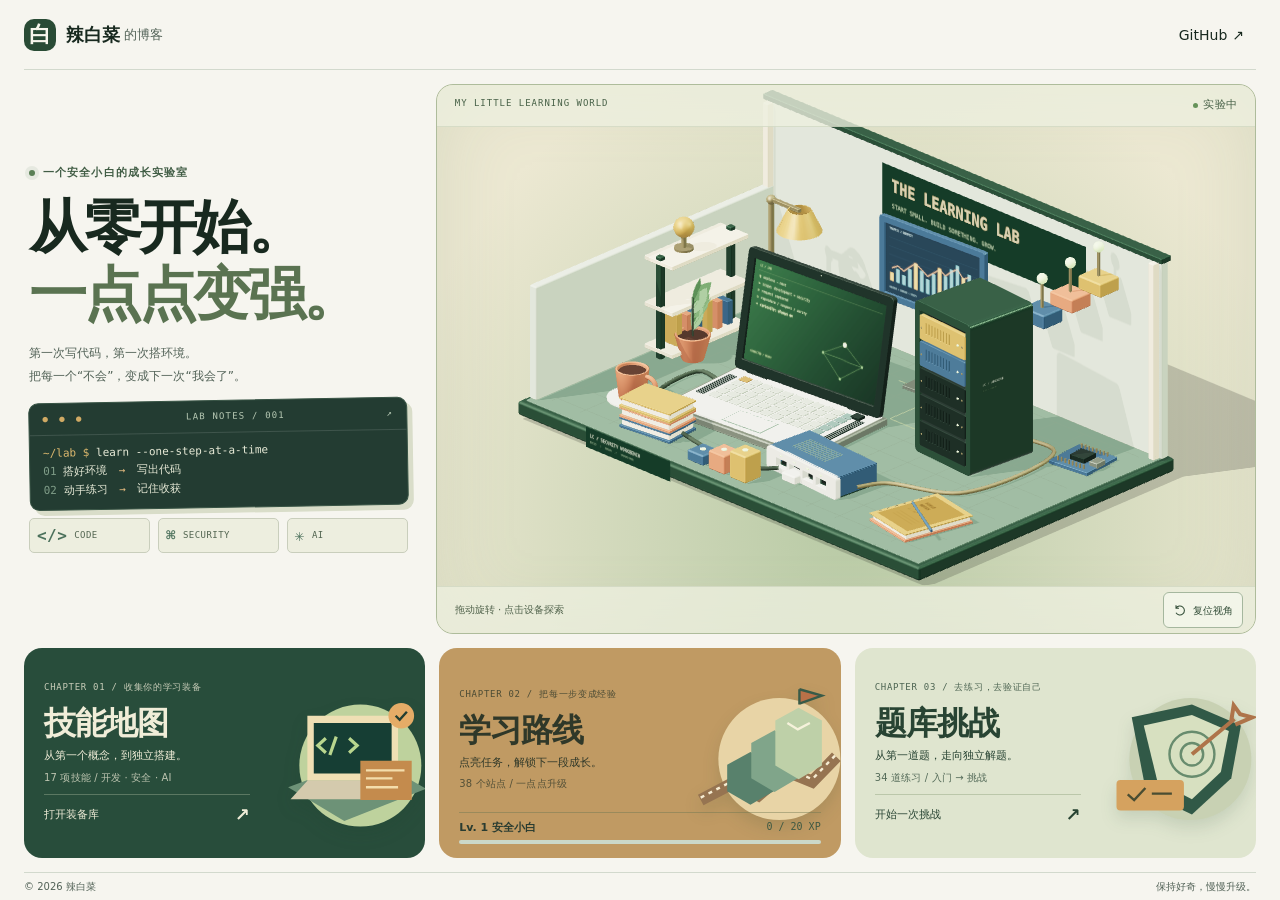
==== index.html @ 961b18e8 "Rebuild the homepage as a miniature learning studio with illustrated chapter portals" ====
<!doctype html>
<html lang="zh-CN">
<head>
  <meta charset="utf-8">
  <meta name="viewport" content="width=device-width,initial-scale=1">
  <meta name="description" content="辣白菜的博客：交互式三维安全实验台、技能地图、学习路线与题库。">
  <meta name="theme-color" content="#f6f5ef">
  <title>辣白菜的博客</title>
  <link rel="icon" href="favicon.svg" type="image/svg+xml">
  <link rel="stylesheet" href="style.css">
  <link rel="stylesheet" href="learning-xp.css">
  <link rel="stylesheet" href="home.css?v=motion-study">
  <script src="roadmap-data.js" defer></script>
  <script src="learning-xp.js" defer></script>
  <link rel="stylesheet" href="motion.css?v=pointer2">
  <link rel="stylesheet" href="home-3d.css?v=studio6">
  <script src="home-3d.js?v=studio6" defer></script>
</head>
<body class="motion-site page-home">
  <a class="skip" href="#main">跳到正文</a>
  <header class="header wrap">
    <a class="brand" href="./" aria-current="page"><span class="mark" aria-hidden="true">白</span>辣白菜<span class="brand-note">的博客</span></a>
    <nav aria-label="主导航"><a href="https://github.com/nhanquangak5qof069u5wr-collab" target="_blank" rel="noopener noreferrer">GitHub <span aria-hidden="true">↗</span></a></nav>
  </header>
  <main class="wrap portal-home" id="main">
    <section class="lab-home" aria-labelledby="lab-home-title">
      <div class="lab-intro">
        <p class="lab-eyebrow"><span></span>一个安全小白的成长实验室</p>
        <h1 id="lab-home-title">从零开始。<br><em>一点点变强。</em></h1>
        <p class="lab-description">第一次写代码，第一次搭环境。<br>把每一个“不会”，变成下一次“我会了”。</p>
        <div class="lab-notes" aria-label="实验笔记">
          <div class="notes-bar"><span class="terminal-dots" aria-hidden="true">● ● ●</span><span>LAB NOTES / 001</span><span>↗</span></div>
          <div class="notes-code"><span class="code-prompt">~/lab $</span> learn --one-step-at-a-time<br><span class="code-muted">01</span> 搭好环境 <span class="code-arrow">→</span> 写出代码<br><span class="code-muted">02</span> 动手练习 <span class="code-arrow">→</span> 记住收获</div>
          <div class="notes-bottom"><span>从第一行代码，到独立解决问题。</span><span aria-hidden="true">▥</span></div>
        </div>
        <div class="tool-ribbon" aria-label="探索方向"><span><b>&lt;/&gt;</b> CODE</span><span><b>⌘</b> SECURITY</span><span><b>✳</b> AI</span></div>
      </div>
      <div class="lab-exhibit" id="lab-exhibit">
        <div class="exhibit-top"><span>MY LITTLE LEARNING WORLD</span><span><i></i> 实验中</span></div>
        <div class="lab-viewport" id="lab-viewport" tabindex="0" role="img" aria-label="可旋转的三维安全实验台，包含双屏电脑、服务器、网络设备、台灯和桌面物件。用鼠标拖动或方向键旋转，按 R 复位。下方有等效栏目链接。">
          <img class="lab-poster" src="assets/lab-poster.webp?v=studio6" width="1000" height="820" alt="包含双屏电脑、服务器、网络设备、台灯、绿植、笔记本和咖啡杯的彩色安全实验台">
          <canvas id="lab-canvas" aria-hidden="true"></canvas>
          <span id="lab-tooltip" class="lab-tooltip" hidden></span>
        </div>
        <div class="exhibit-bottom"><span id="lab-scene-status" role="status">正在布置实验台…</span><button type="button" id="lab-reset" aria-label="复位三维视角" hidden><svg viewBox="0 0 20 20" fill="none" stroke="currentColor" stroke-width="1.4" aria-hidden="true"><path d="M4 7a6 6 0 1 1 0 6M4 3v4h4"/></svg>复位视角</button></div>
      </div>
    </section>
    <nav class="explore-grid chapter-grid" aria-label="成长入口"><a class="explore-card card-skills chapter-card" href="skills.html"><span class="chapter-kicker">CHAPTER 01 / 收集你的学习装备</span><span class="card-copy"><strong>技能地图</strong><span class="card-tagline">从第一个概念，到独立搭建。</span><span class="card-detail">17 项技能 / 开发 · 安全 · AI</span></span><svg class="chapter-visual" viewBox="0 0 220 180" fill="none" aria-hidden="true"><circle cx="130" cy="100" r="76" fill="#bed29d"/><path d="m40 127 102-38 70 40-102 40z" fill="#6d9277"/><path d="M64 38h113v81H64z" fill="#efdfb4"/><path d="M72 47h97v63H72z" fill="#163e34"/><path d="m87 66-10 9 10 9m29-18 10 9-10 9m-16-20-8 23" stroke="#b9d68e" stroke-width="4"/><path d="m64 119-21 23h142l-8-23" fill="#d4caad"/><path d="M130 94h64v49h-64z" fill="#c48b4d"/><path d="M137 106h48m-48 10h33m-33 11h40" stroke="#f4ddab" stroke-width="3"/><circle cx="181" cy="38" r="16" fill="#e5ac67"/><path d="m174 38 5 5 9-10" stroke="#233f32" stroke-width="3"/></svg><span class="chapter-action">打开装备库 <b>↗</b></span></a><a class="explore-card card-route chapter-card" href="roadmap.html"><span class="chapter-kicker">CHAPTER 02 / 把每一步变成经验</span><span class="card-copy"><strong>学习路线</strong><span class="card-tagline">点亮任务，解锁下一段成长。</span><span class="card-detail">38 个站点 / 一点点升级</span></span><svg class="chapter-visual" viewBox="0 0 220 180" fill="none" aria-hidden="true"><circle cx="135" cy="92" r="76" fill="#e8d4a6"/><path d="m37 143 42-22 30 16 35-30 32 13 30-31" stroke="#967451" stroke-width="15"/><path d="m37 140 42-22 30 16 35-30 32 13 30-31" stroke="#f6ecd2" stroke-width="3" stroke-dasharray="5 6"/><path d="m70 99 29-16 29 16v33l-29 17-29-17z" fill="#58816c"/><path d="m100 72 29-16 29 16v44l-29 17-29-17z" fill="#80a58a"/><path d="m130 44 29-16 29 16v56l-29 17-29-17z" fill="#bed0a8"/><path d="M160 24V5m0 0 28 8-28 10" stroke="#395b48" stroke-width="3" fill="#ba7148"/><path d="m145 47 13 8 15-8" stroke="#f6f2db" stroke-width="3"/></svg><span class="xp-meter xp-compact card-xp" data-learning-xp data-xp-autoload><span class="xp-top"><strong data-xp-level>Lv. 1 安全小白</strong><span data-xp-value>0 / 20 XP</span></span><progress data-xp-bar value="0" max="20" aria-label="当前等级经验"></progress></span></a><a class="explore-card card-questions chapter-card" href="questions.html"><span class="chapter-kicker">CHAPTER 03 / 去练习，去验证自己</span><span class="card-copy"><strong>题库挑战</strong><span class="card-tagline">从第一道题，走向独立解题。</span><span class="card-detail">34 道练习 / 入门 → 挑战</span></span><svg class="chapter-visual" viewBox="0 0 220 180" fill="none" aria-hidden="true"><circle cx="130" cy="92" r="76" fill="#c8d1b3"/><path d="m57 40 75-16 61 26-12 66-49 45-57-27z" fill="#315947"/><path d="m72 50 60-13 46 20-10 51-36 34-43-22z" fill="#d7e0c0"/><circle cx="132" cy="86" r="28" stroke="#688c6e" stroke-width="3"/><circle cx="132" cy="86" r="14" stroke="#688c6e" stroke-width="3"/><path d="m132 86 53-44m-4 2 3-19 8 11 15 4-21 9" stroke="#ae744a" stroke-width="5"/><rect x="38" y="118" width="84" height="38" rx="5" fill="#d5a25f"/><path d="m52 136 8 7 14-15m8 7h25" stroke="#4a4d32" stroke-width="3"/></svg><span class="chapter-action">开始一次挑战 <b>↗</b></span></a></nav>
  </main>
  <footer class="footer wrap"><span>© 2026 辣白菜</span><span>保持好奇，慢慢升级。</span></footer>
</body>
</html>
---- style.css ----
@charset "UTF-8";
:root{--paper:#f7f6f2;--ink:#232c28;--muted:#737972;--line:#dedfd6;--green:#527452;--soft:#e6eadf}
*{box-sizing:border-box}html{scroll-behavior:smooth;scroll-padding-top:30px}body{margin:0;background:var(--paper);color:var(--ink);font-family:"Microsoft YaHei","PingFang SC",system-ui,sans-serif;-webkit-font-smoothing:antialiased}a{color:inherit;text-decoration:none}a:focus-visible{outline:3px solid var(--green);outline-offset:6px}button,a{-webkit-tap-highlight-color:transparent}.wrap{width:min(1080px,calc(100% - 64px));margin:auto}.header{min-height:100px;display:flex;align-items:center;justify-content:space-between;border-bottom:1px solid var(--line);gap:24px}.brand{display:flex;align-items:center;gap:10px;font-size:20px;font-weight:700;white-space:nowrap}.brand-note{font-size:13px;font-weight:400;color:var(--muted);margin-left:-6px}.mark{display:grid;place-items:center;width:35px;height:35px;background:var(--green);color:white;border-radius:9px;font-family:serif;font-size:22px}.header nav{display:flex;gap:30px;font-size:14px}.header nav a:hover,.footer a:hover{color:var(--green)}.hero{display:grid;grid-template-columns:1.15fr 1fr;gap:70px;align-items:center;padding:80px 0 85px}.eyebrow{color:var(--muted);font-size:11px;letter-spacing:2px;display:flex;align-items:center;gap:9px;margin:0 0 22px}.eyebrow>span{height:7px;width:7px;background:var(--green);border-radius:50%}h1{font-family:"Microsoft YaHei","PingFang SC",sans-serif;font-size:clamp(40px,5vw,62px);line-height:1.45;letter-spacing:1px;margin:0;font-weight:750}.accent{color:var(--green)}.lead{font-size:15px;line-height:2.1;color:var(--muted);margin:22px 0 28px}.button{display:inline-flex;justify-content:space-between;align-items:center;gap:45px;background:var(--ink);padding:14px 20px;border-radius:4px;color:#fff;font-size:13px;transition:background .15s}.button:hover{background:var(--green)}.notebook{position:relative;min-height:350px;border:1px solid #d1d6c8;border-radius:5px;background:repeating-linear-gradient(0deg,transparent,transparent 31px,#d8ddce 32px),#e9ecdf;box-shadow:8px 10px 0 #eeeee6;transform:rotate(2deg);padding:25px 30px;overflow:hidden}.notebook:before{content:"";position:absolute;top:0;bottom:0;left:25px;border-left:1px solid #bdc7b2;opacity:.5}.notebook-top{display:flex;justify-content:space-between;font-size:10px;color:#65725d;letter-spacing:1px}.scribble{font-family:"KaiTi","STKaiti",serif;font-size:43px;line-height:1.7;margin:31px 10px 8px;letter-spacing:4px}.note-line{font-size:12px;color:#6c7864;margin-left:12px}.note-stamp{position:absolute;right:24px;bottom:84px;color:var(--green);border:1px solid var(--green);padding:8px;font-size:12px;transform:rotate(-11deg);opacity:.8}.notebook-foot{display:flex;justify-content:space-between;font-size:10px;color:#78836d;margin-top:43px}.notebook-foot span{font-size:28px;line-height:10px}.notes{border-top:1px solid var(--line);padding-top:38px}.section-heading{display:flex;align-items:end;justify-content:space-between;padding-bottom:25px}.section-heading .eyebrow,.about .eyebrow{margin-bottom:10px;font-size:10px}h2{font-size:25px;letter-spacing:1px;margin:0;line-height:1.6}.count{color:var(--muted);font-size:11px}.post-row{display:flex;align-items:center;gap:32px;padding:30px 0;border-top:1px solid var(--line);border-bottom:1px solid var(--line);transition:background .2s}.post-row:hover{background:#efefe8}.post-row time{flex-shrink:0;width:85px;text-align:center}.post-row time strong{display:block;font-family:Georgia,serif;font-size:40px;font-weight:400;line-height:1.2}.post-row time span{display:block;font-size:10px;color:var(--muted);margin-top:8px}.tag{color:var(--green);font-size:10px;letter-spacing:1px}.post-summary h3{font-size:19px;margin:10px 0;line-height:1.6}.post-summary p{font-size:12px;line-height:1.8;color:var(--muted);margin:0}.post-arrow{margin-left:auto;font-size:25px;padding-right:12px;color:var(--green)}.next-note{display:flex;align-items:center;gap:12px;color:var(--muted);font-size:12px;padding:22px 0}.next-note span{font-size:18px}.about{display:grid;grid-template-columns:1fr 1.4fr;gap:60px;padding:60px 0 70px;margin-top:32px;border-top:1px solid var(--line)}.about-copy p{font-size:14px;line-height:2;color:var(--muted);margin:0 0 13px}.topics{display:flex;gap:9px;flex-wrap:wrap;margin-top:23px}.topics span{padding:5px 10px;background:var(--soft);border-radius:3px;font-size:10px;color:var(--green)}.footer{display:flex;justify-content:space-between;gap:18px;border-top:1px solid var(--line);font-size:11px;color:var(--muted);padding:25px 0 30px}.skip{position:absolute;top:-100px;background:white;padding:12px;z-index:20}.skip:focus{top:10px}.article{max-width:730px;margin:55px auto 85px}.back{display:inline-block;font-size:12px;color:var(--muted);margin-bottom:40px}.article h1{font-size:36px;line-height:1.65;letter-spacing:0}.article .meta{font-size:12px;color:var(--muted);margin:20px 0 35px;border-bottom:1px solid var(--line);padding-bottom:25px}.article-body{font-size:16px;line-height:2.1}.article-body h2{font-size:22px;margin:35px 0 16px}.article-body p{margin:16px 0}.article-body li{margin:8px 0}.article-body blockquote{border-left:3px solid var(--green);margin:30px 0;padding:10px 22px;background:var(--soft);color:#52614c}.article-body a{text-decoration:underline;text-underline-offset:4px}.article-end{border-top:1px solid var(--line);margin-top:45px;padding-top:22px;color:var(--muted);font-size:12px}
@media(max-width:720px){.wrap{width:calc(100% - 36px)}.header{min-height:80px;gap:12px}.brand{font-size:17px}.brand-note{display:none}.header nav{gap:17px;font-size:12px}.mark{width:30px;height:30px;font-size:20px}.hero{grid-template-columns:1fr;gap:42px;padding:45px 0 55px}.hero-copy h1{font-size:45px}.notebook{max-width:420px;width:95%;margin:auto;min-height:320px}.scribble{font-size:38px}.about{grid-template-columns:1fr;gap:25px;padding:38px 0}.post-row{gap:14px;padding:24px 0}.post-row time{width:53px}.post-row time strong{font-size:32px}.post-row time span{font-size:9px}.post-summary h3{font-size:16px}.post-arrow{font-size:20px;padding-right:0}.section-heading{padding-bottom:20px}h2{font-size:23px}.footer{font-size:10px}.article{margin:35px auto 55px}.article h1{font-size:28px}.article-body{font-size:15px}.desktop{display:none}}
.scribble{font-size:clamp(30px,3.5vw,43px);letter-spacing:2px;white-space:nowrap}
@media(max-width:720px){.scribble{font-size:clamp(28px,9vw,38px)}}
@media(prefers-reduced-motion:reduce){html{scroll-behavior:auto}*{transition:none!important}}

.text-link{color:var(--green);text-decoration:underline;text-underline-offset:4px}
.post-row+.post-row{border-top:0}
.skills-page{max-width:960px;margin:52px auto 72px}
.skills-intro{max-width:730px;margin:0 0 30px}
.skills-intro h1{font-size:clamp(32px,5vw,52px);line-height:1.45}
.skills-intro .lead{margin-bottom:0}
.skills-nav{display:flex;flex-wrap:wrap;gap:8px;margin:32px 0 42px}
.skills-nav a{border:1px solid var(--line);border-radius:4px;padding:8px 12px;font-size:12px;line-height:1.5;color:#405d40}
.skills-nav a:hover{background:var(--soft)}
.skill-group{border-top:1px solid var(--line);padding:28px 0 35px}
.skill-heading{display:flex;align-items:baseline;gap:12px;margin-bottom:20px}
.skill-heading .number{color:var(--green);font:20px Georgia,serif}
.skill-grid{display:grid;grid-template-columns:repeat(2,minmax(0,1fr));gap:12px}
.skill-card{padding:20px;border:1px solid var(--line);border-radius:5px;background:#fbfaf7}
.skill-card h3{font-size:17px;line-height:1.5;margin:0 0 9px}
.skill-card p,.skills-source p{font-size:14px;line-height:1.9;color:#4f5951;margin:0}
.skill-card .topics{margin-top:13px}
.skill-card .topics span{font-size:11px;color:#405d40}
.skills-source{border-top:1px solid var(--line);padding:25px 0 0}
.skills-source h2{font-size:18px;margin-bottom:8px}
.skills-source p+p{margin-top:12px}
@media(max-width:620px){.skills-page{margin:35px auto 48px}.skill-grid{grid-template-columns:1fr}.skill-card{padding:16px}.header nav{gap:12px}.skills-intro .back{margin-bottom:28px}}
@media(max-width:360px){.header{flex-wrap:wrap;justify-content:flex-start;padding:13px 0;row-gap:10px}.header nav{flex-basis:100%}}
---- learning-xp.css ----
.xp-meter{--xp-track:#cbd8c9;--xp-fill:#466d4d}
.xp-top,.xp-bottom{display:flex;justify-content:space-between;align-items:baseline;flex-wrap:wrap;gap:3px 10px}
.xp-top strong{font-size:13px;color:#293c31}
.xp-top>span{font:12px/1.45 Consolas,monospace;color:#3e5943}
.xp-meter progress{display:block;width:100%;height:6px;appearance:none;border:0;border-radius:8px;overflow:hidden;background:var(--xp-track);margin:5px 0 0}
.xp-meter progress::-webkit-progress-bar{background:var(--xp-track)}
.xp-meter progress::-webkit-progress-value{background:var(--xp-fill);border-radius:8px;transition:width .3s ease}
.xp-meter progress::-moz-progress-bar{background:var(--xp-fill);border-radius:8px}
.xp-panel{margin-top:15px;padding:15px clamp(15px,3vw,24px);border:1px solid #c8d3c4;border-radius:10px;background:#e8eee2}
.xp-panel-heading{display:flex;justify-content:space-between;align-items:baseline;flex-wrap:wrap;gap:3px 12px;margin-bottom:10px}
.xp-panel-heading h2{font-size:17px;letter-spacing:0}
.xp-panel-heading>span,.xp-bottom{font-size:12px;color:#435449}
.xp-panel .xp-top strong{font-size:15px}
.xp-panel progress{height:8px;margin-top:7px}
.xp-bottom{margin-top:7px;line-height:1.65}
.route-dialog-level{color:#365b3d;font-size:12px;line-height:1.65;margin:-7px 0 13px}
---- home.css ----
.portal-home{--study-ink:#293c31;--study-line:#ced6cb;--study-ease:cubic-bezier(.22,1,.36,1);margin-block:clamp(18px,3vw,38px) clamp(32px,5vw,60px)}
.study-story{position:relative;display:grid;align-items:center;min-height:clamp(392px,39vw,476px);isolation:isolate;overflow:hidden;border-radius:13px;background:#202c24;color:#fcfaf1;margin-bottom:22px}
.study-photo,.study-story::after{position:absolute;inset:0;margin:0;z-index:-1}
.study-photo img{display:block;width:100%;height:100%;object-fit:cover;object-position:61% 55%;animation:study-settle 1.15s var(--study-ease) both}
.study-story::after{content:"";background:linear-gradient(90deg,#17251df5 0%,#18271ee8 21%,#18271ec4 39%,#1b2c2061 61%,#17251d0d 82%);pointer-events:none}
.study-copy{padding:clamp(22px,5.4vw,69px);max-width:570px}
.study-copy h1{font-family:"Noto Serif SC","Songti SC","SimSun",serif;font-size:clamp(41px,6vw,76px);font-weight:750;line-height:1.12;letter-spacing:-.03em;animation:study-rise .62s var(--study-ease) both}
.study-copy p{font-size:14px;line-height:1.9;color:#f1f0e6;max-width:29em;margin:10px 0 0;animation:study-rise .58s var(--study-ease) .10s both}
.study-copy p:first-of-type{margin-top:17px}
.study-copy p:last-of-type{animation-delay:.16s}
@keyframes study-settle{from{transform:scale(1.055)}to{transform:scale(1)}}
@keyframes study-rise{from{opacity:0;transform:translateY(13px)}to{opacity:1;transform:translateY(0)}}
.portal-grid{display:grid;grid-template-columns:1fr 1.22fr 1fr;border-block:1px solid var(--study-line)}
.portal{min-width:0;padding:11px clamp(11px,2.4vw,26px)}
.portal + .portal{border-left:1px solid var(--study-line)}
.portal-link{display:grid;grid-template-columns:44px minmax(0,1fr) auto;align-items:center;gap:10px;padding:8px 0;min-height:54px}
.portal-link:hover strong{text-decoration:underline;text-underline-offset:4px}
.portal-icon{width:42px;height:42px;color:#4b6a51}
.portal-link strong{display:block;color:var(--study-ink);font-size:17px;line-height:1.35}
.portal-link small{display:block;color:#4d5b50;font-size:12px;line-height:1.5;margin-top:4px}
.portal-arrow{color:#405d40;font-size:17px;transition:transform .22s var(--study-ease)}
.portal-link:hover .portal-arrow{transform:translate(2px,-2px)}
.portal-route{background:#e8eee2}
.portal-route .xp-compact{margin:2px 0 3px;padding-top:8px;border-top:1px solid #c7d4c4}
@media(max-width:770px){
  .portal{padding-inline:11px}
  .portal-link{grid-template-columns:34px minmax(0,1fr) auto;gap:7px}
  .portal-icon{width:33px;height:33px}
}
@media(max-width:610px){
  .study-story{align-items:end;min-height:0;margin-bottom:17px}
  .study-photo img{object-position:60% 49%}
  .study-story::after{background:linear-gradient(0deg,#18261efc 0%,#1a291fec 42%,#1b2a20a1 70%,#17251d19 100%)}
  .study-copy{padding:clamp(103px,34vw,192px) 18px 20px}
  .study-copy h1{font-size:clamp(35px,8.9vw,52px)}
  .study-copy p{font-size:13px;line-height:1.75}
  .study-copy p:first-of-type{margin-top:13px}
  .portal-grid{grid-template-columns:1fr}
  .portal + .portal{border-left:0;border-top:1px solid var(--study-line)}
  .portal{padding:6px 13px}
  .portal-link{grid-template-columns:38px minmax(0,1fr) auto;gap:9px}
}
@media(prefers-reduced-motion:reduce){
  .study-photo img,.study-copy h1,.study-copy p{animation:none}
  .portal-link:hover .portal-arrow{transform:none}
}
---- motion.css ----
html,body{background:#f6f5ef;color:#18291f}
.motion-site{
  --paper:#f6f5ef;--ink:#18291f;--muted:#526257;--line:#d2d9cd;--green:#365e44;--soft:#e8eee3;
  --stage:#172820;--stage-ink:#f7f6ec;--stage-quiet:#dce6d8;--stage-accent:#c2d8c2;
  --display:"Noto Serif SC","Songti SC","SimSun",serif;
  --mono:ui-monospace,Consolas,monospace;--radius:16px;--ease:cubic-bezier(.22,1,.36,1);
}
.motion-site .wrap{width:min(1160px,calc(100% - 64px))}
.motion-site .header{min-height:82px;gap:12px}
.motion-site .mark{background:#294b35;border-radius:10px;color:#f7f6ec}
.motion-site .header nav{gap:4px;align-items:center;flex-wrap:nowrap}
.motion-site .header nav a{display:inline-flex;align-items:center;gap:5px;min-height:44px;padding:0 12px;border-radius:7px;white-space:nowrap}
.motion-site .header nav a:is(:hover,[aria-current]){background:var(--soft);color:#284834}
.motion-site .header nav a[aria-current]{font-weight:700}
.motion-site :is(a,button,input,select,summary):focus-visible{outline:2px solid #416a4e;outline-offset:3px}
.motion-site .footer{font-size:12px;line-height:1.55;padding-block:22px 28px}
.motion-site :is(.route,.bank,.lab,.portal-home){max-width:none;margin-block:clamp(18px,3vw,34px) clamp(40px,6vw,76px)}
.motion-stage{
  position:relative;isolation:isolate;overflow:hidden;color:var(--stage-ink);
  background:radial-gradient(ellipse at 86% 24%,#365c45 0%,#233a2d 35%,transparent 67%),var(--stage);
  border:0;border-radius:var(--radius);
}
.motion-stage:not(.study-story,.journal-stage)::before{
  content:"";position:absolute;z-index:-1;inset:0;pointer-events:none;
  background:linear-gradient(90deg,#cde5cc13 1px,transparent 1px),linear-gradient(#cde5cc13 1px,transparent 1px);
  background-size:31px 31px;mask-image:linear-gradient(100deg,transparent 17%,#000 90%);
}
.motion-stage .motion-copy{min-width:0}
.motion-site .motion-stage .motion-index{
  display:flex;align-items:center;gap:11px;color:var(--stage-accent);font:700 12px/1.45 system-ui,sans-serif;
  letter-spacing:.12em;margin:0 0 clamp(12px,2vw,21px);
}
.motion-index span{display:inline-flex;align-items:center;min-height:25px;padding:1px 7px;border:1px solid #b9d5ba65;border-radius:4px;font:12px/1 var(--mono);letter-spacing:.05em}
.motion-stage .motion-copy h1{
  font-family:var(--display);font-size:clamp(41px,6vw,77px);line-height:1.11;letter-spacing:-.045em;color:var(--stage-ink);
}
.motion-stage .motion-copy h1 :is(.accent,em){color:var(--stage-accent)}
.motion-stage .motion-copy>p:not(.motion-index){color:var(--stage-quiet);font-size:15px;line-height:1.82}
.motion-stage :is(a,button):focus-visible{outline-color:#e0edda}
.motion-stage .motion-copy>*{animation:motion-rise .58s var(--ease) both}
.motion-stage .motion-copy h1{animation-delay:.08s}
.motion-stage .motion-copy>p:not(.motion-index){animation-delay:.16s}
.motion-stage .motion-copy>p:not(.motion-index)+p{animation-delay:.22s}
.motion-stage .motion-copy>a{animation-delay:.24s}
.motion-art{animation:motion-settle .92s var(--ease) both}
@keyframes motion-rise{from{opacity:.05;transform:translateY(11px)}to{opacity:1;transform:translateY(0)}}
@keyframes motion-settle{from{opacity:.25;transform:scale(1.04)}to{opacity:1;transform:scale(1)}}
.motion-stage :is(.atlas-jump,.route-button){
  display:inline-flex;align-items:center;gap:14px;min-height:44px;padding:8px 13px;border:1px solid #a7c7a879;
  border-radius:7px;color:var(--stage-ink);background:#b5d6b21c;font-weight:700;
}
.motion-stage :is(.atlas-jump,.route-button):hover{background:#b5d6b23b;color:#fff}
.motion-site :is(.skill-heading h2,.route-section-head h2,.lab-panel h2){font-family:var(--display);letter-spacing:-.025em}
.motion-site .study-story{min-height:clamp(370px,39vw,490px);margin-bottom:15px}
.motion-site .study-story::after{background:linear-gradient(90deg,#172820fa 0%,#172820ed 19%,#172820b8 38%,#17282040 68%,#17282013 100%)}
.motion-site .study-copy{padding:clamp(24px,4.6vw,64px);max-width:600px}
.motion-site .study-photo img{object-position:61% 57%}
.motion-site .study-copy p:not(.motion-index){max-width:31em}
.motion-site .portal-grid{grid-template-columns:1fr 1.15fr 1fr;align-items:stretch;border:0;gap:10px}
.motion-site .portal{border:1px solid var(--line);border-radius:12px;background:#fafaf5;padding:10px clamp(12px,2vw,23px)}
.motion-site .portal:focus-within,.motion-site .portal:hover{border-color:#9bb49e;background:#f0f4ec}
.motion-site .portal-route{background:#e9f0e5}
.motion-site .portal-link{gap:13px;min-height:59px}
.motion-site .portal-icon{padding:6px;border:1px solid #afc0ae;border-radius:9px}
.motion-site .portal-link .portal-arrow{font-family:var(--mono)}
.motion-site .atlas{margin-top:clamp(18px,3vw,34px);margin-bottom:clamp(40px,6vw,76px)}
.motion-site .atlas-hero{grid-template-columns:1.12fr 1fr;align-items:center;gap:14px;padding:clamp(24px,4.7vw,60px)}
.motion-site .atlas-lead{margin:16px 0 15px}
.motion-site .atlas-graphic{min-height:0;border:0;border-radius:0;color:#c3e3c1;background:radial-gradient(ellipse,#81b58a26,transparent 65%);overflow:visible}
.motion-site .atlas-graphic svg{filter:drop-shadow(0 0 13px #8fc4973d)}
.motion-site .atlas-body{gap:clamp(18px,3vw,42px);padding-top:clamp(25px,4vw,49px)}
.motion-site .atlas-nav{top:24px;border:0;padding:8px;border-radius:10px;background:#eaf0e6}
.motion-site .atlas-nav a{min-height:43px;border-radius:6px}
.motion-site .atlas-nav a:hover{background:#dce9dc}
.motion-site .atlas .skill-group{margin-bottom:clamp(26px,4vw,46px)}
.motion-site .atlas .skill-heading{padding:0 0 11px;border-bottom:1px solid #aebdac;border-radius:0;background:transparent}
.motion-site .atlas .skill-heading h2{font-size:clamp(22px,3vw,30px)}
.motion-site .atlas .skill-heading .number{padding:5px 7px;background:#e2ebe0;border-radius:5px}
.motion-site .atlas .skill-grid{display:grid;grid-template-columns:repeat(2,minmax(0,1fr));gap:10px;background:transparent;border:0;padding-top:10px}
.motion-site .atlas .skill-card{display:flex;flex-direction:column;gap:7px;min-width:0;border:1px solid var(--line);border-radius:10px;background:#fbfbf6;padding:16px}
.motion-site .atlas .skill-card:hover{border-color:#a3b8a4}
.motion-site .atlas .skill-card h3{font-size:16px}
.motion-site .atlas .skill-card p{font-size:14px}
.motion-site .atlas .skill-card .topics{margin-top:auto;padding-top:3px}
.motion-site .atlas-credential{border:1px solid #bfd0bf;border-radius:12px;margin-top:24px;margin-bottom:25px}
.motion-site .atlas-challenge{margin-top:24px}
.motion-site .route-hero{align-items:center;gap:20px;padding:clamp(24px,4vw,51px) clamp(24px,4.7vw,60px);grid-template-columns:1.14fr 1fr}
.motion-site .route-hero-copy{padding:0}
.motion-site .route-hero-copy p:not(.motion-index){margin:16px 0 18px}
.motion-site .route-dashboard{
  padding:clamp(18px,3vw,35px);border:1px solid #c0dbbf55;border-radius:12px;background:#101f18b8;
  box-shadow:inset 0 1px 0 #f3f9f426,0 13px 40px #0f231960;
}
.motion-site .route-dashboard .route-total strong{font:clamp(46px,7.2vw,86px)/1 var(--display);font-variant-numeric:tabular-nums}
.motion-site .route-next button{min-height:44px}
.motion-site .xp-panel{background:#e8f0e5;border-radius:12px;padding:18px clamp(16px,3vw,28px)}
.motion-site .xp-panel-heading h2{font-family:var(--display);font-size:22px}
.motion-site .route-section-head h2{font-size:clamp(26px,3.3vw,36px)}
.motion-site .route-stage-nav a{min-height:44px;display:inline-flex;align-items:center;border-radius:6px;background:#f9faf5}
.motion-site .route-stage-nav a:hover{background:#e5eee2}
.motion-site .route-stage{background:#edf1e9;border-radius:12px;padding:clamp(13px,2vw,22px)}
.motion-site .route-main-groups{--track:#9caf9a}
.motion-site .route-stage-marker{background:#d9e8d7;color:#264d35;border:0}
.motion-site .route-station{border-radius:8px;transition:background .2s var(--ease),border-color .2s var(--ease),box-shadow .2s var(--ease)}
.motion-site .route-station:hover{box-shadow:0 3px 14px #264e3a20}
.motion-site .route-station[data-state="done"]{background:#d9ebd5;border-color:#668e6c}
.motion-site .route-close{width:44px;height:44px}
.motion-site .route-task{min-height:44px}
.motion-site .route-dialog[open]{animation:motion-rise .32s var(--ease) both}
.motion-site .bank-hero{display:grid;grid-template-columns:1fr minmax(175px,.55fr);gap:clamp(18px,5vw,72px);align-items:center;padding:clamp(24px,4.7vw,60px)}
.motion-site .bank-hero .motion-copy{padding:0}
.motion-site .bank-lead{margin:15px 0 0}
.motion-site .bank-progress{
  padding:clamp(16px,3vw,29px);border:1px solid #c0dbbf55;border-radius:12px;background:#101f18b8;color:var(--stage-quiet);
  box-shadow:inset 0 1px 0 #f3f9f426,0 13px 40px #0f231960;
}
.motion-site .bank-progress strong{font:clamp(34px,5.6vw,63px)/1.15 var(--display);color:var(--stage-ink);font-variant-numeric:tabular-nums}
.motion-site .bank-progress progress{color:#b9d9a8;accent-color:#b9d9a8;background:#455f4d}
.motion-site .bank-progress progress::-webkit-progress-bar{background:#455f4d}
.motion-site .bank-progress progress::-webkit-progress-value{background:#b9d9a8}
.motion-site .bank-progress progress::-moz-progress-bar{background:#b9d9a8}
.motion-site .bank-toolbar{background:#e8efe4;border-radius:12px;padding:14px clamp(12px,2vw,23px)}
.motion-site .bank-toolbar :is(select,.bank-check){min-height:44px}
.motion-site .bank-list-head{margin-block:22px 9px}
.motion-site .bank-question{margin-bottom:0;border:0;border-top:1px solid var(--line);border-radius:0;background:transparent}
.motion-site .bank-question:last-child{border-bottom:1px solid var(--line)}
.motion-site .bank-question>summary{grid-template-columns:36px minmax(0,1fr) auto 10px;min-height:70px;padding:10px clamp(9px,2vw,18px);border-radius:0}
.motion-site .bank-question>summary:hover,.motion-site .bank-question[open]>summary{background:#e9efe5;border-radius:0}
.motion-site .bank-question[data-level="3"] .bank-level{color:#eaf4e9;background:#34583f;border-color:#34583f}
.motion-site .bank-question:has(.bank-lab-tag){border:1px solid #a5b9a3;border-radius:9px;background:#e4eee2;margin-top:10px}
.motion-site .bank-question:has(.bank-lab-tag)>summary{border-radius:8px}
.motion-site .bank-question .bank-prompt{background:#fbfbf7;padding:16px clamp(12px,2.8vw,30px)}
.motion-site .bank-number{font-size:14px}
.motion-site .bank-done,.motion-site .bank-open-lab{min-height:44px;align-items:center}
.motion-site .bank-open-lab{display:inline-flex}
.motion-site .lab-back,.motion-site .article .back{display:inline-flex;align-items:center;min-height:44px;margin-bottom:8px}
.motion-site .lab-hero{display:grid;grid-template-columns:1fr .46fr;align-items:center;gap:10px;padding:clamp(24px,4.7vw,60px)}
.motion-site .archive-seal{width:100%;max-height:225px;color:#c3e3c1;filter:drop-shadow(0 0 13px #8fc49750)}
.motion-site .lab-hero .motion-copy p:last-child{margin:15px 0 0}
.motion-site .lab-grid{gap:14px}
.motion-site .lab-panel{background:#fbfbf6;border-radius:12px;padding:clamp(16px,3vw,29px)}
.motion-site .lab-panel h2{font-size:23px}
.motion-site .lab-panel :is(button,summary){min-height:44px}
.motion-site .lab-hints summary{align-content:center}
.motion-site .lab-terminal{background:#16271e;border:1px solid #3e5f49;border-radius:8px;color:#e4efe2}
.motion-site .article{max-width:900px;margin-block:clamp(18px,3vw,34px) 64px}
.motion-site .journal-stage{padding:clamp(24px,5vw,57px);background:linear-gradient(90deg,#15251ff9 0%,#15251fdf 46%,#15251f69 100%),url('assets/security-study.webp') center 53%/cover,#172820}
.motion-site .journal-stage h1{font-size:clamp(36px,5vw,66px);max-width:11em}
.motion-site .journal-stage .meta{border:0;padding:0;margin:16px 0 0;font-size:13px}
.motion-site .article-body,.motion-site .article-end{width:min(100% - 8px,675px);margin-inline:auto}
.motion-site .article-body{margin-top:clamp(23px,4vw,40px)}
.motion-site .article-body h2{font-family:var(--display);font-size:25px}
@media(max-width:750px){
  .motion-site .wrap{width:calc(100% - 32px)}
  .motion-site .header{min-height:65px}
  .motion-site .header nav a{padding-inline:6px;font-size:12px}
  .motion-site .atlas-body{display:block}
  .motion-site .atlas-nav{position:static;display:flex;flex-wrap:wrap;gap:4px;margin:0 0 20px}
  .motion-site .atlas-nav-title{display:none}
  .motion-site .atlas-nav a{min-height:44px;padding:5px 7px;border:0}
}
@media(max-width:610px){
  .motion-site .motion-stage{border-radius:12px}
  .motion-site .study-story{min-height:0}
  .motion-site .study-story::after{background:linear-gradient(0deg,#172820fb 0%,#172820f0 38%,#172820bf 65%,#1728202b 100%)}
  .motion-site .study-copy{padding:clamp(95px,29vw,174px) 20px 21px}
  .motion-site .study-photo img{object-position:62% 46%}
  .motion-site .study-copy p:not(.motion-index){font-size:14px}
  .motion-site .portal-grid{grid-template-columns:1fr}
  .motion-site .portal{padding:6px 13px}
  .motion-site .portal+.portal{border-left:1px solid var(--line)}
  .motion-site :is(.atlas-hero,.route-hero,.bank-hero,.lab-hero){grid-template-columns:minmax(0,1fr);gap:18px;padding:22px 20px}
  .motion-site .atlas-graphic svg{height:156px}
  .motion-site .atlas .skill-grid{grid-template-columns:1fr}
  .motion-site .atlas .skill-card{padding:14px}
  .motion-site .route-dashboard{padding:16px}
  .motion-site .bank-progress{padding:13px 15px}
  .motion-site .bank-question>summary{grid-template-columns:24px minmax(0,1fr) auto 8px;gap:6px}
  .motion-site .lab-hero{grid-template-columns:minmax(0,1fr);gap:0}
  .motion-site .lab-hero .motion-copy{position:relative;z-index:1}
  .motion-site .lab-hero .motion-copy>p:not(.motion-index){max-width:29em}
  .motion-site .lab-hero .motion-copy h1{font-size:clamp(33px,8.2vw,46px)}
  .motion-site .lab-hero .motion-copy>p:not(.motion-index){font-size:14px}
  .motion-site .archive-seal{position:absolute;inset:1px -10px auto auto;width:115px;opacity:.55;animation:none}
}
@media(max-width:430px){
  .motion-site .bank-toolbar{grid-template-columns:minmax(0,1fr)}
  .motion-site .bank-toolbar select{width:100%}
  .motion-site .header{flex-wrap:nowrap;padding-block:0}
  .motion-site .header nav{flex-basis:auto;gap:1px}
  .motion-site .brand{gap:5px;font-size:14px}
  .motion-site .mark{width:26px;height:26px;font-size:17px}
  .motion-site .header nav a{padding-inline:4px}
}
@media(prefers-reduced-motion:reduce){
  .motion-site .motion-stage *, .motion-site .route-dialog[open]{animation:none!important}
  .motion-site .portal-arrow{transform:none}
}


/* The light follows a fine pointer, while all content stays still. */
.motion-light{display:none;pointer-events:none}
@media(hover:hover) and (pointer:fine) and (prefers-reduced-motion:no-preference){
  .motion-site.has-pointer-light{
    background:radial-gradient(ellipse 410px 310px at var(--page-x) var(--page-y),#8fae8a42 0%,#abc0a323 43%,transparent 100%) fixed,var(--paper);
  }
  .motion-stage .motion-light{
    display:block;position:absolute;inset:0;z-index:0;opacity:0;
    background:radial-gradient(ellipse min(36vw,410px) min(29vw,300px) at var(--light-x,50%) var(--light-y,50%),#c6eeae4d 0%,#9cd6a42b 42%,transparent 100%);
    transition:opacity .28s var(--ease);
  }
  .motion-stage.is-lit .motion-light{opacity:1}
  .motion-stage .motion-copy{position:relative;z-index:1}
  .motion-stage .motion-art{z-index:1}
  .motion-site .study-photo{
    inset:-9px;
    transform:translate(var(--drift-x,0px),var(--drift-y,0px));
    transition:transform .32s var(--ease);
  }
  .motion-stage:not(.study-story,.journal-stage)::before{
    background-position:var(--drift-x,0px) var(--drift-y,0px);
    transition:background-position .32s var(--ease);
  }
  .motion-stage.is-lit{--drift-x:var(--pointer-drift-x,0px);--drift-y:var(--pointer-drift-y,0px)}
  .motion-site .journal-stage{
    background-size:auto,calc(100% + 20px) auto,auto;
    background-position:center,calc(50% + var(--drift-x,0px)) calc(53% + var(--drift-y,0px)),center;
    transition:background-position .32s var(--ease);
  }
}
---- home-3d.css ----
html:has(.page-home){height:100%;scroll-behavior:auto}
body.page-home{
 height:100vh;height:100dvh;min-height:0;display:grid;
 grid-template-rows:clamp(46px,8vh,70px) minmax(0,1fr) 28px;
 overflow-x:clip;
}
.page-home .wrap{width:min(1240px,calc(100% - 48px))}
.page-home .header{height:100%;min-height:0;gap:14px;padding:0}
.page-home .brand{font-size:18px}
.page-home .mark{width:32px;height:32px}
.page-home .portal-home{display:grid;grid-template-rows:minmax(0,1fr) clamp(132px,20vh,166px);gap:14px;margin:0 auto;padding:14px 0;min-height:0}
.page-home .lab-home{display:grid;grid-template-columns:minmax(0,.76fr) minmax(0,1.5fr);gap:22px;min-height:0;align-items:stretch}
.page-home .lab-intro{align-self:center;padding:10px 0 10px 5px;min-width:0}
.lab-eyebrow{display:flex;align-items:center;gap:8px;font-size:11px;color:#415d45;letter-spacing:.1em;font-weight:600;margin:0 0 21px;line-height:1.4}
.lab-eyebrow>span{width:6px;height:6px;display:block;border-radius:50%;background:#5b8056;box-shadow:0 0 0 4px #5b80561a}
.page-home .lab-intro h1{font:650 clamp(37px,5vw,68px)/1.16 var(--display);letter-spacing:-.045em;margin:0;white-space:nowrap}
.page-home .lab-intro h1 em{font-style:normal;color:#5a7351}
.lab-description{font-size:13px;line-height:1.9;color:#526257;margin:20px 0 0}
.lab-growth{max-width:25em;font-size:11px;line-height:1.8;color:#6a765f;border-left:2px solid #c3ceb4;padding-left:11px;margin:27px 0 0}
.lab-exhibit{position:relative;min-width:0;min-height:0;border:1px solid #c6cdbb;border-radius:17px;overflow:hidden;background:radial-gradient(ellipse at 35% 30%,#efe9d7 0%,#e4e9d8 45%,#dee7d8 100%)}
.exhibit-top{position:absolute;inset:15px 18px auto;z-index:3;display:flex;justify-content:space-between;gap:14px;font:9px/1.5 var(--mono);color:#466046;letter-spacing:.11em;pointer-events:none}
.exhibit-top span:last-child{display:flex;align-items:center;gap:5px;font:11px/1.5 system-ui,sans-serif;letter-spacing:.02em}
.exhibit-top i{width:5px;height:5px;background:#659259;border-radius:50%}
.lab-viewport{position:relative;isolation:isolate;height:100%;width:100%;min-height:0;outline-offset:-4px;border-radius:17px;touch-action:pan-y}
.lab-viewport canvas,.lab-poster{position:absolute;inset:0;width:100%;height:100%;display:block;object-fit:contain}
.lab-viewport canvas{opacity:0;transition:opacity .25s ease}
.scene-ready .lab-viewport canvas{opacity:1}
.scene-ready .lab-poster{visibility:hidden}
.lab-viewport:focus-visible{outline:2px solid #517652}
.scene-ready .lab-viewport{cursor:grab}
.scene-ready .lab-viewport.is-dragging{cursor:grabbing}
.lab-tooltip{position:absolute;z-index:4;pointer-events:none;color:#f2f5e9;background:#1e382de8;font:12px/1.4 system-ui,sans-serif;padding:8px 11px;border:1px solid #b2c0a960;box-shadow:0 4px 18px #193a271e;border-radius:7px;white-space:nowrap;max-width:calc(100% - 24px)}
.lab-tooltip[hidden]{display:none}
.exhibit-bottom{position:absolute;inset:auto 12px 8px 18px;display:flex;align-items:center;justify-content:space-between;gap:8px;z-index:3;color:#51634c;min-height:36px;font-size:10px}
.exhibit-bottom button{display:inline-flex;align-items:center;justify-content:center;gap:5px;min-height:36px;padding:7px 9px;border:1px solid #a5b79e;border-radius:6px;background:#f5f8efb8;color:#314c36;cursor:pointer;font:10px/1.3 system-ui,sans-serif}
.exhibit-bottom button[hidden]{display:none}
.exhibit-bottom button:hover{background:#fff}
.exhibit-bottom button svg{width:15px;height:15px}
.explore-grid{display:grid;grid-template-columns:repeat(3,minmax(0,1fr));gap:12px;min-height:0}
.explore-card{--card-line:#adc19e;position:relative;isolation:isolate;display:grid;grid-template-rows:17px minmax(0,1fr);gap:9px;min-width:0;padding:14px 17px;border:1px solid var(--card-line);border-radius:13px;background:#e7edda;overflow:hidden;transition:box-shadow .22s ease,border-color .22s ease}
.explore-card:hover,.explore-card:focus-visible{box-shadow:0 5px 16px #2d4d3320;border-color:#6b8e68}
.card-route{--card-line:#abc9bb;background:#deece3}
.card-questions{--card-line:#d3bb9c;background:#efe3cf}
.card-topline{position:relative;z-index:2;display:flex;justify-content:space-between;align-items:center;font:9px/1.2 var(--mono);letter-spacing:.11em;color:#58704b}
.card-route .card-topline{color:#3e6b60}.card-questions .card-topline{color:#8a6e49}
.card-arrow{display:grid;place-items:center;width:23px;height:23px;border:1px solid #758c6260;border-radius:50%;font-size:14px;background:#ffffff35;transition:transform .25s ease}
.explore-card:hover .card-arrow{transform:rotate(45deg)}
.card-art{position:absolute;z-index:-1;right:10px;top:25px;width:124px;height:95px;transition:transform .35s cubic-bezier(.22,1,.36,1);pointer-events:none}
.explore-card:hover .card-art{transform:translateY(-4px) rotate(-3deg)}
.card-copy{display:flex;flex-direction:column;justify-content:center;gap:4px;max-width:calc(100% - 94px)}
.card-copy>strong{font:600 clamp(20px,2.1vw,26px)/1.3 var(--display);letter-spacing:-.02em;color:#263e2c}
.card-route .card-copy>strong{color:#275347}.card-questions .card-copy>strong{color:#674e31}
.card-tagline{font-size:12px;line-height:1.5;color:#4f6344}
.card-detail{font-size:10px;line-height:1.5;color:#637159}
.card-route .card-copy{padding-bottom:32px}
.card-xp{position:absolute;left:17px;right:17px;bottom:12px;display:block;border-top:1px solid #a9c2ae;padding-top:7px}
.card-xp .xp-top{align-items:center}
.card-xp .xp-top>strong{font-size:11px}
.card-xp .xp-top>span{font-size:10px}
.card-xp progress{height:4px;margin-top:5px}
.page-home .footer{height:100%;min-height:0;padding:0;align-items:center;font-size:10px;line-height:1.4}
@media(max-width:980px) and (min-width:641px){
 .page-home .lab-home{grid-template-columns:minmax(0,.8fr) minmax(0,1.35fr);gap:14px}
 .page-home .lab-intro h1{font-size:clamp(34px,4.9vw,47px)}
 .lab-description{font-size:12px}.lab-growth{font-size:10px;margin-top:20px}
 .card-art{width:90px;right:2px;top:32px}
 .card-copy{max-width:calc(100% - 61px)}.card-tagline{font-size:11px}.card-detail{font-size:9px}
 .explore-card{padding-inline:12px}.card-xp{left:12px;right:12px}
}
@media(max-height:740px) and (min-width:641px){
 .page-home .portal-home{padding-block:10px;gap:10px;grid-template-rows:minmax(0,1fr) 132px}
 .page-home .lab-intro h1{font-size:clamp(34px,7.5vh,56px)}
 .lab-eyebrow{margin-bottom:12px}.lab-description{margin-top:13px;font-size:12px}.lab-growth{margin-top:16px}
 .explore-card{padding-block:10px;gap:5px}.card-copy>strong{font-size:21px}
 .card-tagline{font-size:11px}.card-detail{font-size:9px}.card-art{width:105px;height:81px;top:27px}
 .card-route .card-detail{display:none}
 .card-xp{bottom:9px;padding-top:5px}.card-xp .xp-top>strong{font-size:10px}
}
@media(max-width:640px){
 body.page-home{grid-template-rows:48px minmax(0,1fr) 23px}
 .page-home .wrap{width:calc(100% - 28px)}
 .page-home .brand{font-size:16px}.page-home .mark{width:27px;height:27px}
 .page-home .portal-home{padding-block:10px;gap:10px;grid-template-rows:minmax(0,1fr) 143px}
 .page-home .lab-home{grid-template-columns:1fr;grid-template-rows:auto minmax(0,1fr);gap:12px}
 .page-home .lab-intro{padding:0 3px;align-self:start}
 .lab-eyebrow{font-size:9px;letter-spacing:.1em;margin:0 0 8px}
 .page-home .lab-intro h1{font-size:clamp(25px,7.6vw,42px);line-height:1.12}
 .page-home .lab-intro h1 br{display:none}.page-home .lab-intro h1 em{margin-left:7px}
 .lab-description{font-size:11px;line-height:1.55;margin:9px 0 0}
 .lab-description br{display:none}.lab-growth{display:none}
 .lab-exhibit,.lab-viewport{border-radius:12px}
 .exhibit-top{inset:10px 11px auto;font-size:8px}.exhibit-top span:last-child{font-size:9px}
 .exhibit-bottom{inset:auto 8px 4px 11px;font-size:8px;gap:3px}
 .exhibit-bottom button{min-height:36px;padding:5px;font-size:9px}
 .explore-grid{gap:7px}
 .explore-card{padding:10px 9px;gap:0;border-radius:10px}
 .card-topline{font-size:7px;letter-spacing:.04em;align-items:start}
 .card-arrow{border:0;background:transparent;width:12px;height:12px;font-size:12px}
 .card-art{width:67px;height:46px;right:calc(50% - 34px);top:22px}
 .card-copy{max-width:100%;justify-content:start;gap:3px;padding-top:49px}
 .card-copy>strong{font-size:16px}
 .card-tagline{display:none}
 .card-detail{font-size:8px;line-height:1.4}
 .card-route .card-detail{display:none}.card-route .card-copy{padding-bottom:0}
 .card-xp{left:9px;right:9px;bottom:10px;padding-top:5px}
 .card-xp .xp-top>strong{font-size:8px;line-height:1.35}
 .card-xp .xp-top>span{display:none}.card-xp progress{height:3px;margin-top:4px}
 .page-home .footer{font-size:8px}
}
@media(max-height:570px){
 .page-home .lab-intro h1{font-size:clamp(25px,7.5vh,38px)}
 .lab-description{font-size:10px;margin-top:8px;line-height:1.5}
 .lab-eyebrow{margin-bottom:7px;font-size:9px}.lab-growth{display:none}
}
@media(max-height:450px) and (min-width:641px){
 body.page-home{grid-template-rows:41px minmax(0,1fr) 20px}
 .page-home .portal-home{grid-template-rows:minmax(0,1fr) 92px;padding-block:7px;gap:8px}
 .lab-eyebrow{font-size:8px;margin-bottom:6px}.page-home .lab-intro h1{font-size:28px}
 .lab-description{font-size:10px;line-height:1.5;margin-top:7px}
 .explore-card{padding:8px 12px;gap:3px;grid-template-rows:10px 1fr}
 .card-copy{gap:2px}.card-copy>strong{font-size:18px}.card-tagline{font-size:10px}.card-detail{display:none}
 .card-art{width:80px;height:58px;top:20px}
 .card-route .card-copy{padding-bottom:21px}
 .card-xp{padding-top:3px;bottom:7px}.card-xp .xp-top>strong{font-size:9px}.card-xp progress{margin-top:3px;height:3px}
 .exhibit-top{inset:8px 12px auto;font-size:8px}.exhibit-top span:last-child{font-size:9px}
 .exhibit-bottom{bottom:3px;left:12px;font-size:8px}.exhibit-bottom button{min-height:28px;padding:4px;font-size:9px}
}
@media(prefers-reduced-motion:reduce){.lab-viewport canvas,.card-art,.card-arrow,.explore-card{transition:none}}

@media(max-width:640px) and (max-height:570px){.page-home .lab-intro h1{font-size:clamp(23px,7.6vw,32px)}}
@media(min-width:641px) and (max-width:850px) and (orientation:portrait){
 .page-home .lab-home{grid-template-columns:1fr;grid-template-rows:auto minmax(0,1fr);gap:18px}
 .page-home .lab-intro{padding:0 5px}.page-home .lab-intro h1{font-size:41px}
 .page-home .lab-intro h1 br{display:none}.page-home .lab-intro h1 em{margin-left:12px}
 .lab-eyebrow{margin-bottom:10px}.lab-description{margin-top:12px}.lab-description br{display:none}.lab-growth{display:none}
}

/* A denser, editorial home with a field-notes panel. */
.page-home .wrap{width:min(1440px,calc(100% - 48px))}
.page-home .lab-home{gap:18px;grid-template-columns:minmax(0,.72fr) minmax(0,1.5fr)}
.page-home .lab-intro{padding-right:10px}
.page-home .lab-intro h1{font-weight:750;letter-spacing:-.055em}
.lab-notes{margin-top:22px;background:#233c32;color:#e7ead7;border:1px solid #385445;border-radius:10px;overflow:hidden;box-shadow:5px 5px 0 #d9ddc9;transform:rotate(-1deg)}
.notes-bar{display:flex;justify-content:space-between;align-items:center;border-bottom:1px solid #ffffff20;padding:9px 13px;font:9px/1.4 var(--mono);letter-spacing:.13em;color:#b7c9b4}
.terminal-dots{letter-spacing:3px;color:#d0aa64}.notes-code{padding:13px 15px;font:12px/1.9 var(--mono)}
.code-prompt{color:#dcb86e}.code-muted{color:#809e89}.code-arrow{color:#dfb77d;margin:0 5px}
.notes-bottom{padding:8px 13px;border-top:1px solid #ffffff20;display:flex;justify-content:space-between;font-size:10px;color:#b4c4ab}
.tool-ribbon{display:flex;gap:8px;margin-top:17px}.tool-ribbon>span{display:flex;align-items:center;gap:7px;flex:1;border:1px solid #c9cebc;border-radius:5px;padding:7px;font:9px var(--mono);letter-spacing:.05em;color:#526450;background:#edeedf}.tool-ribbon b{font-size:16px;color:#4c715c}
.lab-exhibit{background-image:radial-gradient(ellipse at 35% 30%,#efe9d7aa,#dee7d8ee),radial-gradient(#75856760 .7px,transparent .7px);background-size:auto,15px 15px}
@media(min-width:981px) and (min-height:741px){.page-home .portal-home{grid-template-rows:minmax(0,1fr) clamp(160px,23vh,196px)}.card-art{width:150px;height:115px;top:27px}.card-copy>strong{font-size:29px}.card-tagline{font-size:13px}.card-detail{font-size:11px}}
@media(max-height:740px){.lab-notes{margin-top:13px}.notes-code{padding:8px 12px;font-size:11px;line-height:1.7}.notes-bar{padding:6px 12px}.notes-bottom{display:none}.tool-ribbon{margin-top:10px}.tool-ribbon>span{padding:5px}.page-home .lab-intro h1{font-size:clamp(30px,6.8vh,50px)}}
@media(max-width:850px){.lab-notes{display:none}.tool-ribbon{margin-top:10px;max-width:360px}.page-home .lab-home{grid-template-columns:1fr}}
@media(min-width:641px) and (max-width:850px) and (orientation:landscape){.page-home .lab-home{grid-template-columns:.8fr 1.35fr}.tool-ribbon{display:none}}
@media(max-width:640px){.page-home .wrap{width:calc(100% - 28px)}.page-home .lab-intro{padding:0 3px}.page-home .lab-intro h1{font-size:clamp(23px,7.6vw,42px)}.tool-ribbon>span{padding:4px 6px;font-size:8px}.tool-ribbon b{font-size:12px}.lab-description{margin-top:7px}}
@media(max-height:600px) and (min-width:851px){.lab-notes{display:none}}
@media(min-width:851px){.page-home .lab-home{grid-template-rows:minmax(0,1fr)}.page-home .lab-intro{min-height:0}.page-home .lab-intro h1{font-size:clamp(36px,6.7vh,64px)}.lab-eyebrow{margin-bottom:14px}.lab-description{margin-top:14px}.lab-notes{margin-top:15px}.notes-code{padding:9px 13px;line-height:1.7}.notes-bottom{display:none}.tool-ribbon{margin-top:12px}}

.page-home .portal-home{position:relative;isolation:isolate;background:radial-gradient(240px circle at var(--glow-x,-500px) var(--glow-y,-500px),#b6cba936,transparent 100%)}
.explore-card{transition:transform .22s ease,box-shadow .22s ease,border-color .22s ease;background-image:radial-gradient(180px circle at var(--px,-100%) var(--py,-100%),#fff9,transparent)}
.card-stages{display:flex;gap:5px;margin-top:6px}.card-stages i{font-style:normal;font-size:10px;padding:3px 8px;border:1px solid #6a805b35;border-radius:4px;background:#ffffff40}.card-stages i:last-child{background:#436346;color:#f4f5df}
@media(min-width:981px) and (min-height:741px){.card-copy{max-width:calc(100% - 122px)}.card-art{width:163px;height:125px;right:4px;top:30px}.page-home .portal-home{grid-template-rows:minmax(0,1fr) clamp(175px,25vh,210px)}.page-home .lab-intro h1{font-size:clamp(37px,6.4vh,61px)}.lab-description{font-size:12px}.lab-notes{margin-top:12px}.notes-code{font-size:11px}.tool-ribbon{margin-top:10px}}
@media(max-width:980px),(max-height:740px){.card-stages{display:none}}
@media(prefers-reduced-motion:reduce){.explore-card{transform:none!important}}

/* Drafting-board exhibit and three chapter tickets. */
.lab-exhibit{background:#e4e8d6;border-color:#aebc9b;box-shadow:inset 0 0 65px #f8efdba0}
.scene-blueprint{position:absolute;inset:0;pointer-events:none;z-index:0;overflow:hidden}.scene-blueprint svg{width:100%;height:100%;opacity:.9;transition:transform .7s ease}.lab-exhibit:hover .scene-blueprint svg{transform:scale(1.025) rotate(.5deg)}
.lab-exhibit:after{content:'LEARN · TRY · REPEAT';position:absolute;right:16px;top:50%;font:8px var(--mono);letter-spacing:.18em;writing-mode:vertical-rl;color:#788468;pointer-events:none}
.lab-viewport{z-index:1}.exhibit-top{background:#eef0dfc7;inset:0 0 auto;padding:12px 18px;border-bottom:1px solid #a9b79850}.exhibit-bottom{background:#eef0dfc7;border-top:1px solid #a9b79850;inset:auto 0 0;padding:5px 12px 5px 18px}
.explore-card{border-radius:7px;border-color:#aebc9b;box-shadow:0 3px 0 #c5ceb6;padding:13px 17px;gap:5px;background-color:#edf0e2}
.card-route{background-color:#e1ece5;border-color:#a1bfae;box-shadow:0 3px 0 #b9cfc1}.card-questions{background-color:#eee4d4;border-color:#c7b28f;box-shadow:0 3px 0 #d6c4a7}
.card-topline{padding-bottom:9px;border-bottom:1px dashed #81966e70;height:28px;letter-spacing:.08em;font-size:10px;font-weight:600}
.card-arrow{border-radius:4px;background:#405c43;color:#fff;border:0;width:25px;height:25px}.card-route .card-arrow{background:#396654}.card-questions .card-arrow{background:#8c6e45}
.card-watermark{position:absolute;right:12px;bottom:-14px;font:700 88px/1 var(--display);color:#6e87600e;pointer-events:none;z-index:-1}
.card-art{right:5px;top:45px;filter:drop-shadow(3px 6px 0 #4d694512)}
.card-copy>strong{font-weight:750}.card-tagline{color:#42563b}.card-detail{letter-spacing:.015em}
.card-stages{gap:0;border-top:1px solid #83956f45;padding-top:7px;margin-top:7px}.card-stages i{background:none;border:0;padding:2px 9px 2px 0;border-radius:0}.card-stages i+i:before{content:'→';margin-right:9px;color:#87957d}.card-stages i:last-child{color:#37573a;background:none;font-weight:700}
@media(min-width:981px) and (min-height:741px){.card-art{width:145px;height:115px;top:49px}.card-copy{gap:3px}.card-copy>strong{font-size:28px}.card-tagline{font-size:12px}.card-detail{font-size:10px}}
@media(max-width:640px){.explore-card{padding:8px 8px}.card-topline{font-size:8px;letter-spacing:0;height:23px;padding-bottom:6px}.card-art{top:34px;width:64px;height:45px;right:calc(50% - 32px)}.card-copy{padding-top:51px}.card-copy>strong{font-size:18px}.card-watermark{font-size:53px;bottom:0;right:1px}.exhibit-top{padding:9px 11px}.exhibit-bottom{padding:2px 8px 2px 11px}.lab-exhibit:after{font-size:7px;right:8px}}
@media(max-height:450px) and (min-width:641px){.card-art{top:24px;width:85px;height:65px}.card-topline{height:18px;padding-bottom:3px}.explore-card{padding-block:7px}.card-watermark{font-size:65px}}
@media(prefers-reduced-motion:reduce){.scene-blueprint svg{transition:none;transform:none!important}}

@media(max-width:640px){.card-topline>span:first-child{white-space:nowrap;font-size:7px}.card-arrow{width:18px;height:18px;font-size:11px;flex-shrink:0}.scene-blueprint svg{opacity:.55}}

/* Complete chapter portal redesign. */
.lab-exhibit{background:radial-gradient(ellipse at 50% 80%,#b8caa5,#ece8d2 80%);box-shadow:inset 0 0 80px #8da17d33}.lab-exhibit:after{display:none}
.chapter-grid{gap:14px}.chapter-card{display:flex;flex-direction:column;justify-content:center;border-radius:18px;padding:17px 20px;border:0;box-shadow:none;gap:9px;background:#284d3b;color:#f0edd8;min-width:0}
.chapter-card.card-route{background:#c09a63;color:#2f3829}.chapter-card.card-questions{background:#dfe5cf;color:#284433}
.chapter-kicker{font:9px/1.4 var(--mono);letter-spacing:.08em;position:relative;z-index:2;opacity:.8}
.chapter-card .card-copy{max-width:61%;padding:0;gap:5px;justify-content:center;z-index:2}.chapter-card .card-copy>strong{font:750 32px/1.25 var(--display);color:inherit;letter-spacing:-.03em}.chapter-card .card-tagline{color:inherit;font-size:11px}.chapter-card .card-detail{color:inherit;font-size:10px;opacity:.75}
.chapter-visual{position:absolute;right:-7px;top:12px;width:44%;height:calc(100% - 15px);z-index:1;transition:transform .4s cubic-bezier(.2,.8,.2,1);pointer-events:none;filter:drop-shadow(0 8px 8px #173d2820)}.chapter-card:hover .chapter-visual{transform:translateY(-5px) rotate(-5deg) scale(1.06)}
.chapter-action{font-size:11px;display:flex;align-items:center;justify-content:space-between;width:57%;padding-top:9px;border-top:1px solid #d8e0c14a;z-index:2}.chapter-action b{font-size:18px}.card-questions .chapter-action{border-color:#8d9f7b70}.chapter-card .card-xp{left:20px;right:20px;bottom:14px;border-color:#69755170;color:#2e422e;background:none;z-index:2}.chapter-card.card-route{padding-bottom:44px}.chapter-card:hover{box-shadow:0 8px 22px #24443222}
@media(max-width:980px),(max-height:740px){.chapter-card{padding:13px 15px;gap:6px;border-radius:13px}.chapter-card .card-copy>strong{font-size:25px}.chapter-kicker{font-size:8px}.chapter-card .card-tagline{font-size:10px}.chapter-card .card-detail{font-size:9px}.chapter-action{font-size:10px;padding-top:5px}.chapter-card.card-route{padding-bottom:36px}.chapter-card .card-xp{left:15px;right:15px;bottom:9px}.chapter-visual{width:43%;right:-8px}}
@media(max-width:640px){.chapter-grid{gap:7px}.chapter-card{justify-content:flex-end;padding:8px;gap:3px;border-radius:12px}.chapter-kicker{font-size:6px;letter-spacing:0;position:absolute;left:8px;top:9px;max-width:80%}.chapter-visual{width:100%;height:75px;top:17px;right:-7px}.chapter-card .card-copy{max-width:100%;gap:2px;padding:0}.chapter-card .card-copy>strong{font-size:18px}.chapter-card .card-tagline,.chapter-card .card-detail,.chapter-action{display:none}.chapter-card.card-route{padding-bottom:29px}.chapter-card .card-xp{left:8px;right:8px;bottom:7px;padding-top:3px}.chapter-card .card-xp .xp-top>strong{font-size:8px}.chapter-card .card-xp .xp-top>span{display:none}}
@media(max-height:450px) and (min-width:641px){.chapter-card{padding:9px 13px;gap:3px}.chapter-card .card-copy>strong{font-size:21px}.chapter-card .card-detail,.chapter-card .card-tagline,.chapter-action{display:none}.chapter-visual{top:0;height:100%}.chapter-card.card-route{padding-bottom:29px}.chapter-card .card-xp{bottom:6px}.chapter-kicker{font-size:7px}}
@media(prefers-reduced-motion:reduce){.chapter-visual{transition:none;transform:none!important}}
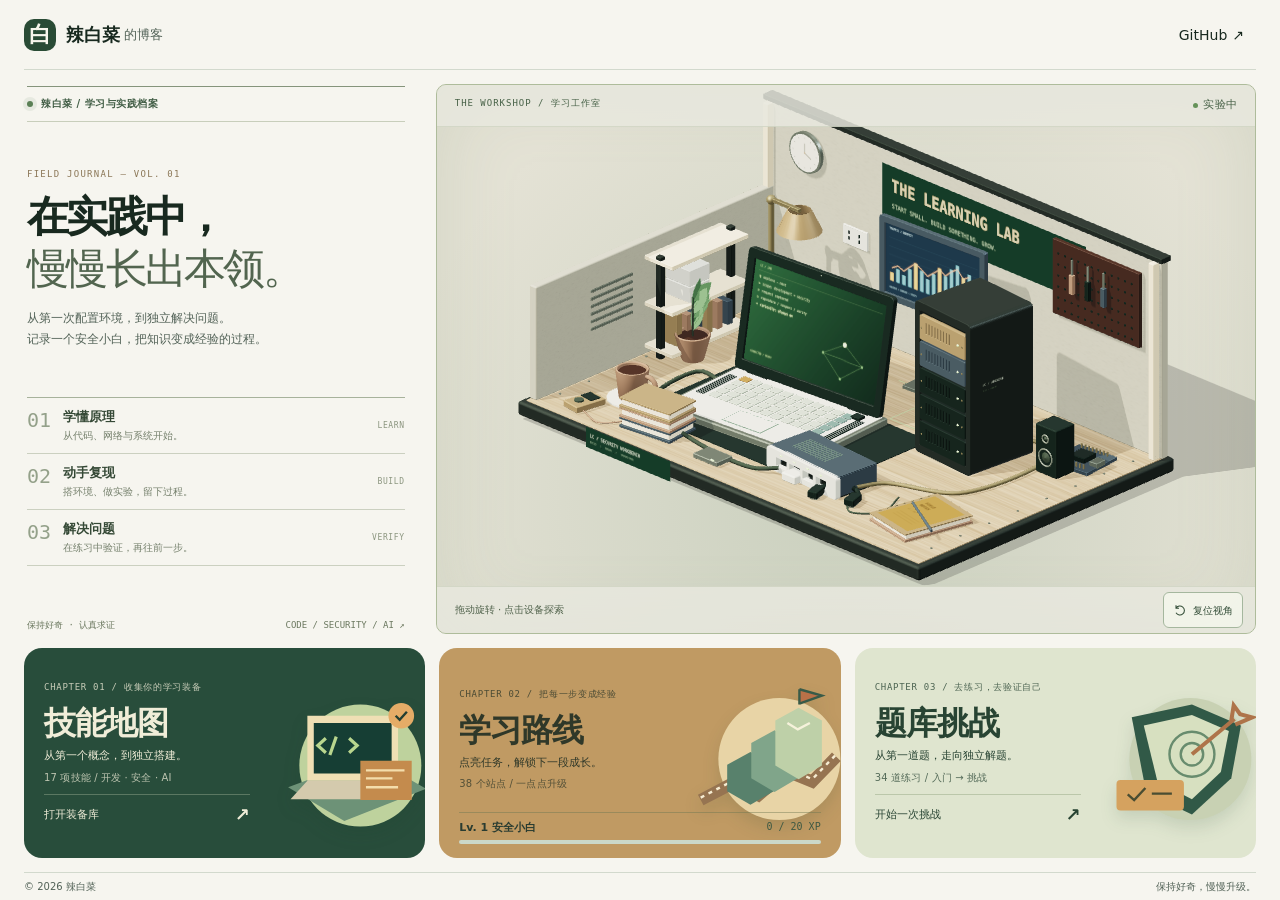
==== commit 8d383c01: "Give the workshop realistic materials and equipment with an editorial learning journal" ====
--- a/index.html
+++ b/index.html
@@ -13,8 +13,8 @@
   <script src="roadmap-data.js" defer></script>
   <script src="learning-xp.js" defer></script>
   <link rel="stylesheet" href="motion.css?v=pointer2">
-  <link rel="stylesheet" href="home-3d.css?v=studio6">
-  <script src="home-3d.js?v=studio6" defer></script>
+  <link rel="stylesheet" href="home-3d.css?v=workshop7">
+  <script src="home-3d.js?v=workshop7" defer></script>
 </head>
 <body class="motion-site page-home">
   <a class="skip" href="#main">跳到正文</a>
@@ -24,21 +24,16 @@
   </header>
   <main class="wrap portal-home" id="main">
     <section class="lab-home" aria-labelledby="lab-home-title">
-      <div class="lab-intro">
-        <p class="lab-eyebrow"><span></span>一个安全小白的成长实验室</p>
-        <h1 id="lab-home-title">从零开始。<br><em>一点点变强。</em></h1>
-        <p class="lab-description">第一次写代码，第一次搭环境。<br>把每一个“不会”，变成下一次“我会了”。</p>
-        <div class="lab-notes" aria-label="实验笔记">
-          <div class="notes-bar"><span class="terminal-dots" aria-hidden="true">● ● ●</span><span>LAB NOTES / 001</span><span>↗</span></div>
-          <div class="notes-code"><span class="code-prompt">~/lab $</span> learn --one-step-at-a-time<br><span class="code-muted">01</span> 搭好环境 <span class="code-arrow">→</span> 写出代码<br><span class="code-muted">02</span> 动手练习 <span class="code-arrow">→</span> 记住收获</div>
-          <div class="notes-bottom"><span>从第一行代码，到独立解决问题。</span><span aria-hidden="true">▥</span></div>
-        </div>
-        <div class="tool-ribbon" aria-label="探索方向"><span><b>&lt;/&gt;</b> CODE</span><span><b>⌘</b> SECURITY</span><span><b>✳</b> AI</span></div>
+      <div class="lab-intro editorial-intro">
+        <p class="lab-eyebrow"><span></span>辣白菜 / 学习与实践档案</p>
+        <div class="intro-title"><span class="intro-volume">FIELD JOURNAL — VOL. 01</span><h1 id="lab-home-title">在实践中，<br><em>慢慢长出本领。</em></h1><p class="lab-description">从第一次配置环境，到独立解决问题。<br>记录一个安全小白，把知识变成经验的过程。</p></div>
+        <div class="practice-ledger" aria-label="成长的方法"><div><b>01</b><span><strong>学懂原理</strong><small>从代码、网络与系统开始。</small></span><i>LEARN</i></div><div><b>02</b><span><strong>动手复现</strong><small>搭环境、做实验，留下过程。</small></span><i>BUILD</i></div><div><b>03</b><span><strong>解决问题</strong><small>在练习中验证，再往前一步。</small></span><i>VERIFY</i></div></div>
+        <div class="intro-colophon"><span>保持好奇 · 认真求证</span><span>CODE / SECURITY / AI ↗</span></div>
       </div>
       <div class="lab-exhibit" id="lab-exhibit">
-        <div class="exhibit-top"><span>MY LITTLE LEARNING WORLD</span><span><i></i> 实验中</span></div>
+        <div class="exhibit-top"><span>THE WORKSHOP / 学习工作室</span><span><i></i> 实验中</span></div>
         <div class="lab-viewport" id="lab-viewport" tabindex="0" role="img" aria-label="可旋转的三维安全实验台，包含双屏电脑、服务器、网络设备、台灯和桌面物件。用鼠标拖动或方向键旋转，按 R 复位。下方有等效栏目链接。">
-          <img class="lab-poster" src="assets/lab-poster.webp?v=studio6" width="1000" height="820" alt="包含双屏电脑、服务器、网络设备、台灯、绿植、笔记本和咖啡杯的彩色安全实验台">
+          <img class="lab-poster" src="assets/lab-poster.webp?v=workshop7" width="1000" height="820" alt="包含双屏电脑、服务器、网络设备、台灯、绿植、笔记本和咖啡杯的彩色安全实验台">
           <canvas id="lab-canvas" aria-hidden="true"></canvas>
           <span id="lab-tooltip" class="lab-tooltip" hidden></span>
         </div>
--- a/home-3d.css
+++ b/home-3d.css
@@ -194,3 +194,17 @@
 @media(max-width:640px){.chapter-grid{gap:7px}.chapter-card{justify-content:flex-end;padding:8px;gap:3px;border-radius:12px}.chapter-kicker{font-size:6px;letter-spacing:0;position:absolute;left:8px;top:9px;max-width:80%}.chapter-visual{width:100%;height:75px;top:17px;right:-7px}.chapter-card .card-copy{max-width:100%;gap:2px;padding:0}.chapter-card .card-copy>strong{font-size:18px}.chapter-card .card-tagline,.chapter-card .card-detail,.chapter-action{display:none}.chapter-card.card-route{padding-bottom:29px}.chapter-card .card-xp{left:8px;right:8px;bottom:7px;padding-top:3px}.chapter-card .card-xp .xp-top>strong{font-size:8px}.chapter-card .card-xp .xp-top>span{display:none}}
 @media(max-height:450px) and (min-width:641px){.chapter-card{padding:9px 13px;gap:3px}.chapter-card .card-copy>strong{font-size:21px}.chapter-card .card-detail,.chapter-card .card-tagline,.chapter-action{display:none}.chapter-visual{top:0;height:100%}.chapter-card.card-route{padding-bottom:29px}.chapter-card .card-xp{bottom:6px}.chapter-kicker{font-size:7px}}
 @media(prefers-reduced-motion:reduce){.chapter-visual{transition:none;transform:none!important}}
+
+/* An editorial field journal paired with a material-led workshop. */
+.page-home .editorial-intro{align-self:stretch;display:flex;flex-direction:column;justify-content:space-between;padding:2px 13px 2px 3px;gap:10px;min-height:0}
+.editorial-intro .lab-eyebrow{margin:0;padding:10px 0;border-top:1px solid #85947b;border-bottom:1px solid #c8cebb;font-size:10px;letter-spacing:.05em}
+.intro-volume{font:9px/1.4 var(--mono);letter-spacing:.14em;color:#8b7757;display:block;margin-bottom:10px}
+.page-home .editorial-intro h1{font:650 clamp(29px,3.25vw,47px)/1.25 'Microsoft YaHei','PingFang SC',sans-serif;letter-spacing:-.065em;white-space:nowrap}.page-home .editorial-intro h1 em{color:#52654f;font-weight:400}
+.editorial-intro .lab-description{font-size:12px;line-height:1.8;margin:13px 0 0}
+.practice-ledger{border-top:1px solid #a7b29b}.practice-ledger>div{display:flex;align-items:center;gap:12px;padding:10px 0;border-bottom:1px solid #cbd0c0}.practice-ledger b{font:20px var(--mono);color:#94a18a;align-self:start}.practice-ledger span{display:flex;flex-direction:column;gap:3px}.practice-ledger strong{font-size:13px;font-weight:600;color:#354936}.practice-ledger small{font-size:10px;color:#75806c}.practice-ledger i{font:8px var(--mono);margin-left:auto;color:#8b957f;letter-spacing:.08em}
+.intro-colophon{display:flex;justify-content:space-between;gap:10px;font:9px/1.5 var(--mono);color:#6b785f;padding-top:6px}
+.lab-exhibit{background:radial-gradient(ellipse at 50% 75%,#cad0be,#e4e2d5 80%);border-radius:10px}.exhibit-top,.exhibit-bottom{background:#e8e9dfd4}.lab-viewport{border-radius:10px}
+@media(max-height:740px) and (min-width:851px){.practice-ledger>div{padding:6px 0}.editorial-intro .lab-description{margin-top:8px;font-size:11px}.intro-volume{margin-bottom:6px}.page-home .editorial-intro h1{font-size:clamp(27px,5.1vh,39px)}.practice-ledger small{font-size:9px}.intro-colophon{font-size:8px}}
+@media(max-width:850px){.practice-ledger,.intro-colophon,.intro-volume{display:none}.page-home .editorial-intro{padding:0 3px;gap:7px}.editorial-intro .lab-eyebrow{border:0;padding:0;font-size:9px}.page-home .editorial-intro h1{font-size:clamp(24px,4.5vw,36px)}.editorial-intro .lab-description{margin:7px 0 0;font-size:10px;line-height:1.6}.editorial-intro .lab-description br{display:none}}
+@media(max-width:640px){.page-home .editorial-intro h1{font-size:clamp(21px,6vw,33px)}.page-home .editorial-intro h1 br{display:none}.page-home .editorial-intro h1 em{margin-left:5px}.editorial-intro .lab-description{font-size:10px}}
+@media(max-height:450px) and (min-width:641px){.page-home .editorial-intro h1{font-size:24px}.page-home .editorial-intro h1 br{display:block}.page-home .editorial-intro h1 em{margin-left:0}.editorial-intro .lab-description{font-size:9px}}
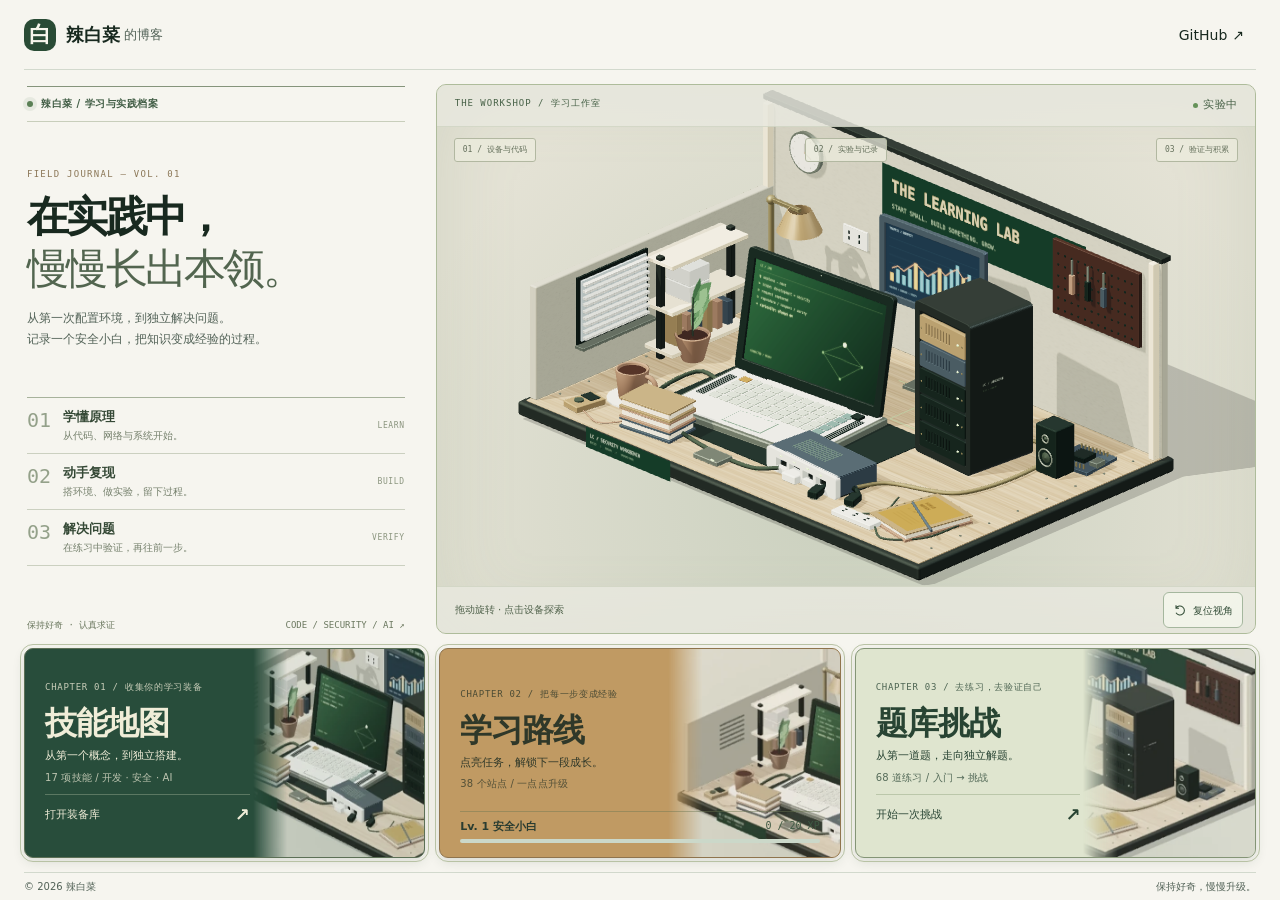
==== commit 9d07caee: "Double the bank to 68 flag challenges and refine framed realistic homepage entries" ====
--- a/index.html
+++ b/index.html
@@ -13,8 +13,8 @@
   <script src="roadmap-data.js" defer></script>
   <script src="learning-xp.js" defer></script>
   <link rel="stylesheet" href="motion.css?v=pointer2">
-  <link rel="stylesheet" href="home-3d.css?v=workshop7">
-  <script src="home-3d.js?v=workshop7" defer></script>
+  <link rel="stylesheet" href="home-3d.css?v=flags68">
+  <script src="home-3d.js?v=flags68" defer></script>
 </head>
 <body class="motion-site page-home">
   <a class="skip" href="#main">跳到正文</a>
@@ -31,16 +31,16 @@
         <div class="intro-colophon"><span>保持好奇 · 认真求证</span><span>CODE / SECURITY / AI ↗</span></div>
       </div>
       <div class="lab-exhibit" id="lab-exhibit">
-        <div class="exhibit-top"><span>THE WORKSHOP / 学习工作室</span><span><i></i> 实验中</span></div>
+        <div class="workshop-caption" aria-hidden="true"><span>01 / 设备与代码</span><span>02 / 实验与记录</span><span>03 / 验证与积累</span></div><div class="exhibit-top"><span>THE WORKSHOP / 学习工作室</span><span><i></i> 实验中</span></div>
         <div class="lab-viewport" id="lab-viewport" tabindex="0" role="img" aria-label="可旋转的三维安全实验台，包含双屏电脑、服务器、网络设备、台灯和桌面物件。用鼠标拖动或方向键旋转，按 R 复位。下方有等效栏目链接。">
-          <img class="lab-poster" src="assets/lab-poster.webp?v=workshop7" width="1000" height="820" alt="包含双屏电脑、服务器、网络设备、台灯、绿植、笔记本和咖啡杯的彩色安全实验台">
+          <img class="lab-poster" src="assets/lab-poster.webp?v=flags68" width="1000" height="820" alt="包含双屏电脑、服务器、网络设备、台灯、绿植、笔记本和咖啡杯的彩色安全实验台">
           <canvas id="lab-canvas" aria-hidden="true"></canvas>
           <span id="lab-tooltip" class="lab-tooltip" hidden></span>
         </div>
         <div class="exhibit-bottom"><span id="lab-scene-status" role="status">正在布置实验台…</span><button type="button" id="lab-reset" aria-label="复位三维视角" hidden><svg viewBox="0 0 20 20" fill="none" stroke="currentColor" stroke-width="1.4" aria-hidden="true"><path d="M4 7a6 6 0 1 1 0 6M4 3v4h4"/></svg>复位视角</button></div>
       </div>
     </section>
-    <nav class="explore-grid chapter-grid" aria-label="成长入口"><a class="explore-card card-skills chapter-card" href="skills.html"><span class="chapter-kicker">CHAPTER 01 / 收集你的学习装备</span><span class="card-copy"><strong>技能地图</strong><span class="card-tagline">从第一个概念，到独立搭建。</span><span class="card-detail">17 项技能 / 开发 · 安全 · AI</span></span><svg class="chapter-visual" viewBox="0 0 220 180" fill="none" aria-hidden="true"><circle cx="130" cy="100" r="76" fill="#bed29d"/><path d="m40 127 102-38 70 40-102 40z" fill="#6d9277"/><path d="M64 38h113v81H64z" fill="#efdfb4"/><path d="M72 47h97v63H72z" fill="#163e34"/><path d="m87 66-10 9 10 9m29-18 10 9-10 9m-16-20-8 23" stroke="#b9d68e" stroke-width="4"/><path d="m64 119-21 23h142l-8-23" fill="#d4caad"/><path d="M130 94h64v49h-64z" fill="#c48b4d"/><path d="M137 106h48m-48 10h33m-33 11h40" stroke="#f4ddab" stroke-width="3"/><circle cx="181" cy="38" r="16" fill="#e5ac67"/><path d="m174 38 5 5 9-10" stroke="#233f32" stroke-width="3"/></svg><span class="chapter-action">打开装备库 <b>↗</b></span></a><a class="explore-card card-route chapter-card" href="roadmap.html"><span class="chapter-kicker">CHAPTER 02 / 把每一步变成经验</span><span class="card-copy"><strong>学习路线</strong><span class="card-tagline">点亮任务，解锁下一段成长。</span><span class="card-detail">38 个站点 / 一点点升级</span></span><svg class="chapter-visual" viewBox="0 0 220 180" fill="none" aria-hidden="true"><circle cx="135" cy="92" r="76" fill="#e8d4a6"/><path d="m37 143 42-22 30 16 35-30 32 13 30-31" stroke="#967451" stroke-width="15"/><path d="m37 140 42-22 30 16 35-30 32 13 30-31" stroke="#f6ecd2" stroke-width="3" stroke-dasharray="5 6"/><path d="m70 99 29-16 29 16v33l-29 17-29-17z" fill="#58816c"/><path d="m100 72 29-16 29 16v44l-29 17-29-17z" fill="#80a58a"/><path d="m130 44 29-16 29 16v56l-29 17-29-17z" fill="#bed0a8"/><path d="M160 24V5m0 0 28 8-28 10" stroke="#395b48" stroke-width="3" fill="#ba7148"/><path d="m145 47 13 8 15-8" stroke="#f6f2db" stroke-width="3"/></svg><span class="xp-meter xp-compact card-xp" data-learning-xp data-xp-autoload><span class="xp-top"><strong data-xp-level>Lv. 1 安全小白</strong><span data-xp-value>0 / 20 XP</span></span><progress data-xp-bar value="0" max="20" aria-label="当前等级经验"></progress></span></a><a class="explore-card card-questions chapter-card" href="questions.html"><span class="chapter-kicker">CHAPTER 03 / 去练习，去验证自己</span><span class="card-copy"><strong>题库挑战</strong><span class="card-tagline">从第一道题，走向独立解题。</span><span class="card-detail">34 道练习 / 入门 → 挑战</span></span><svg class="chapter-visual" viewBox="0 0 220 180" fill="none" aria-hidden="true"><circle cx="130" cy="92" r="76" fill="#c8d1b3"/><path d="m57 40 75-16 61 26-12 66-49 45-57-27z" fill="#315947"/><path d="m72 50 60-13 46 20-10 51-36 34-43-22z" fill="#d7e0c0"/><circle cx="132" cy="86" r="28" stroke="#688c6e" stroke-width="3"/><circle cx="132" cy="86" r="14" stroke="#688c6e" stroke-width="3"/><path d="m132 86 53-44m-4 2 3-19 8 11 15 4-21 9" stroke="#ae744a" stroke-width="5"/><rect x="38" y="118" width="84" height="38" rx="5" fill="#d5a25f"/><path d="m52 136 8 7 14-15m8 7h25" stroke="#4a4d32" stroke-width="3"/></svg><span class="chapter-action">开始一次挑战 <b>↗</b></span></a></nav>
+    <nav class="explore-grid chapter-grid" aria-label="成长入口"><a class="explore-card card-skills chapter-card" href="skills.html"><span class="chapter-kicker">CHAPTER 01 / 收集你的学习装备</span><span class="card-copy"><strong>技能地图</strong><span class="card-tagline">从第一个概念，到独立搭建。</span><span class="card-detail">17 项技能 / 开发 · 安全 · AI</span></span><img class="chapter-photo" src="assets/entry-equipment.webp" width="420" height="460" alt="" loading="eager"><span class="chapter-action">打开装备库 <b>↗</b></span></a><a class="explore-card card-route chapter-card" href="roadmap.html"><span class="chapter-kicker">CHAPTER 02 / 把每一步变成经验</span><span class="card-copy"><strong>学习路线</strong><span class="card-tagline">点亮任务，解锁下一段成长。</span><span class="card-detail">38 个站点 / 一点点升级</span></span><img class="chapter-photo" src="assets/entry-library.webp" width="420" height="460" alt="" loading="eager"><span class="xp-meter xp-compact card-xp" data-learning-xp data-xp-autoload><span class="xp-top"><strong data-xp-level>Lv. 1 安全小白</strong><span data-xp-value>0 / 20 XP</span></span><progress data-xp-bar value="0" max="20" aria-label="当前等级经验"></progress></span></a><a class="explore-card card-questions chapter-card" href="questions.html"><span class="chapter-kicker">CHAPTER 03 / 去练习，去验证自己</span><span class="card-copy"><strong>题库挑战</strong><span class="card-tagline">从第一道题，走向独立解题。</span><span class="card-detail">68 道练习 / 入门 → 挑战</span></span><img class="chapter-photo" src="assets/entry-server.webp" width="420" height="460" alt="" loading="eager"><span class="chapter-action">开始一次挑战 <b>↗</b></span></a></nav>
   </main>
   <footer class="footer wrap"><span>© 2026 辣白菜</span><span>保持好奇，慢慢升级。</span></footer>
 </body>
--- a/home-3d.css
+++ b/home-3d.css
@@ -208,3 +208,9 @@
 @media(max-width:850px){.practice-ledger,.intro-colophon,.intro-volume{display:none}.page-home .editorial-intro{padding:0 3px;gap:7px}.editorial-intro .lab-eyebrow{border:0;padding:0;font-size:9px}.page-home .editorial-intro h1{font-size:clamp(24px,4.5vw,36px)}.editorial-intro .lab-description{margin:7px 0 0;font-size:10px;line-height:1.6}.editorial-intro .lab-description br{display:none}}
 @media(max-width:640px){.page-home .editorial-intro h1{font-size:clamp(21px,6vw,33px)}.page-home .editorial-intro h1 br{display:none}.page-home .editorial-intro h1 em{margin-left:5px}.editorial-intro .lab-description{font-size:10px}}
 @media(max-height:450px) and (min-width:641px){.page-home .editorial-intro h1{font-size:24px}.page-home .editorial-intro h1 br{display:block}.page-home .editorial-intro h1 em{margin-left:0}.editorial-intro .lab-description{font-size:9px}}
+
+.chapter-card{border:1px solid #5c7056;outline:1px solid #b8c2a4;outline-offset:3px;box-shadow:0 4px 12px #213b2920;border-radius:9px}.chapter-card.card-route{border-color:#8f744d}.chapter-card.card-questions{border-color:#849576}
+.chapter-photo{position:absolute;inset:0 0 0 auto;width:43%;height:100%;object-fit:cover;filter:saturate(.7);opacity:.92;mask-image:linear-gradient(to right,transparent,#000 20%);transition:transform .45s ease,filter .45s ease;pointer-events:none;z-index:1}.chapter-card:hover .chapter-photo{transform:scale(1.07);filter:saturate(1)}
+.workshop-caption{position:absolute;z-index:3;left:17px;right:17px;top:53px;display:flex;justify-content:space-between;gap:8px;font:8px/1.5 var(--mono);color:#65705c;pointer-events:none}.workshop-caption span{padding:5px 8px;border:1px solid #b2b8a1;background:#ececddbd;border-radius:3px}
+@media(max-width:640px){.chapter-photo{width:100%;height:75%;top:8px;opacity:.8;mask-image:linear-gradient(to bottom,#000 65%,transparent)}.chapter-kicker{z-index:3;background:#edeedcbf;color:#344834;padding:2px 3px;border-radius:2px}.chapter-card .card-copy,.chapter-card .card-xp{z-index:3}.workshop-caption{display:none}}
+@media(prefers-reduced-motion:reduce){.chapter-photo{transition:none;transform:none!important}}
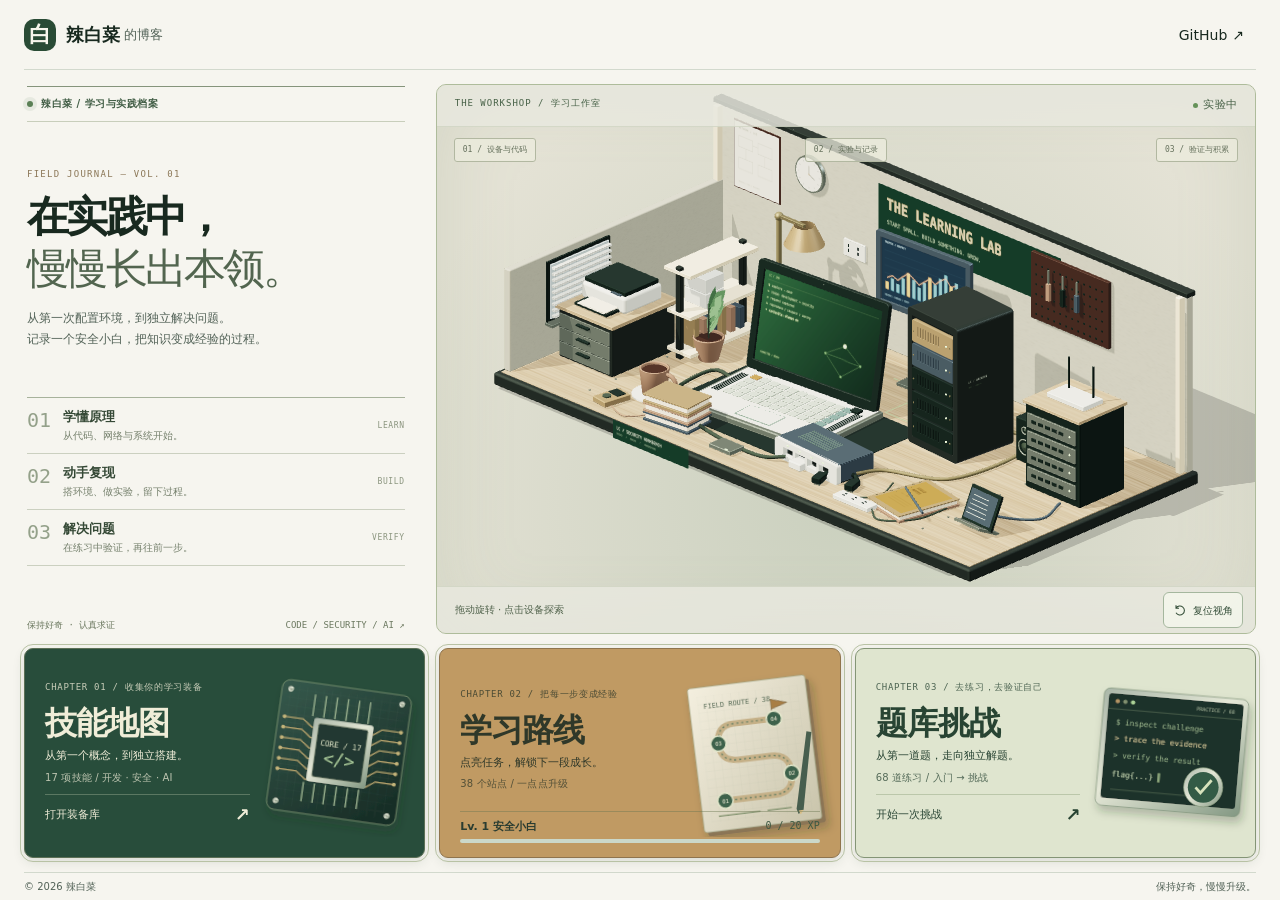
==== commit 5094b2d2: "Expand the workshop into three equipment zones and draw independent portal illustrations" ====
--- a/index.html
+++ b/index.html
@@ -13,8 +13,8 @@
   <script src="roadmap-data.js" defer></script>
   <script src="learning-xp.js" defer></script>
   <link rel="stylesheet" href="motion.css?v=pointer2">
-  <link rel="stylesheet" href="home-3d.css?v=flags68">
-  <script src="home-3d.js?v=flags68" defer></script>
+  <link rel="stylesheet" href="home-3d.css?v=fullroom8">
+  <script src="home-3d.js?v=fullroom8" defer></script>
 </head>
 <body class="motion-site page-home">
   <a class="skip" href="#main">跳到正文</a>
@@ -33,14 +33,14 @@
       <div class="lab-exhibit" id="lab-exhibit">
         <div class="workshop-caption" aria-hidden="true"><span>01 / 设备与代码</span><span>02 / 实验与记录</span><span>03 / 验证与积累</span></div><div class="exhibit-top"><span>THE WORKSHOP / 学习工作室</span><span><i></i> 实验中</span></div>
         <div class="lab-viewport" id="lab-viewport" tabindex="0" role="img" aria-label="可旋转的三维安全实验台，包含双屏电脑、服务器、网络设备、台灯和桌面物件。用鼠标拖动或方向键旋转，按 R 复位。下方有等效栏目链接。">
-          <img class="lab-poster" src="assets/lab-poster.webp?v=flags68" width="1000" height="820" alt="包含双屏电脑、服务器、网络设备、台灯、绿植、笔记本和咖啡杯的彩色安全实验台">
+          <img class="lab-poster" src="assets/lab-poster.webp?v=fullroom8" width="1000" height="820" alt="包含双屏电脑、服务器、网络设备、台灯、绿植、笔记本和咖啡杯的彩色安全实验台">
           <canvas id="lab-canvas" aria-hidden="true"></canvas>
           <span id="lab-tooltip" class="lab-tooltip" hidden></span>
         </div>
         <div class="exhibit-bottom"><span id="lab-scene-status" role="status">正在布置实验台…</span><button type="button" id="lab-reset" aria-label="复位三维视角" hidden><svg viewBox="0 0 20 20" fill="none" stroke="currentColor" stroke-width="1.4" aria-hidden="true"><path d="M4 7a6 6 0 1 1 0 6M4 3v4h4"/></svg>复位视角</button></div>
       </div>
     </section>
-    <nav class="explore-grid chapter-grid" aria-label="成长入口"><a class="explore-card card-skills chapter-card" href="skills.html"><span class="chapter-kicker">CHAPTER 01 / 收集你的学习装备</span><span class="card-copy"><strong>技能地图</strong><span class="card-tagline">从第一个概念，到独立搭建。</span><span class="card-detail">17 项技能 / 开发 · 安全 · AI</span></span><img class="chapter-photo" src="assets/entry-equipment.webp" width="420" height="460" alt="" loading="eager"><span class="chapter-action">打开装备库 <b>↗</b></span></a><a class="explore-card card-route chapter-card" href="roadmap.html"><span class="chapter-kicker">CHAPTER 02 / 把每一步变成经验</span><span class="card-copy"><strong>学习路线</strong><span class="card-tagline">点亮任务，解锁下一段成长。</span><span class="card-detail">38 个站点 / 一点点升级</span></span><img class="chapter-photo" src="assets/entry-library.webp" width="420" height="460" alt="" loading="eager"><span class="xp-meter xp-compact card-xp" data-learning-xp data-xp-autoload><span class="xp-top"><strong data-xp-level>Lv. 1 安全小白</strong><span data-xp-value>0 / 20 XP</span></span><progress data-xp-bar value="0" max="20" aria-label="当前等级经验"></progress></span></a><a class="explore-card card-questions chapter-card" href="questions.html"><span class="chapter-kicker">CHAPTER 03 / 去练习，去验证自己</span><span class="card-copy"><strong>题库挑战</strong><span class="card-tagline">从第一道题，走向独立解题。</span><span class="card-detail">68 道练习 / 入门 → 挑战</span></span><img class="chapter-photo" src="assets/entry-server.webp" width="420" height="460" alt="" loading="eager"><span class="chapter-action">开始一次挑战 <b>↗</b></span></a></nav>
+    <nav class="explore-grid chapter-grid" aria-label="成长入口"><a class="explore-card card-skills chapter-card" href="skills.html"><span class="chapter-kicker">CHAPTER 01 / 收集你的学习装备</span><span class="card-copy"><strong>技能地图</strong><span class="card-tagline">从第一个概念，到独立搭建。</span><span class="card-detail">17 项技能 / 开发 · 安全 · AI</span></span><img class="chapter-photo" src="assets/entry-circuit.svg" width="420" height="460" alt="" loading="eager"><span class="chapter-action">打开装备库 <b>↗</b></span></a><a class="explore-card card-route chapter-card" href="roadmap.html"><span class="chapter-kicker">CHAPTER 02 / 把每一步变成经验</span><span class="card-copy"><strong>学习路线</strong><span class="card-tagline">点亮任务，解锁下一段成长。</span><span class="card-detail">38 个站点 / 一点点升级</span></span><img class="chapter-photo" src="assets/entry-route.svg" width="420" height="460" alt="" loading="eager"><span class="xp-meter xp-compact card-xp" data-learning-xp data-xp-autoload><span class="xp-top"><strong data-xp-level>Lv. 1 安全小白</strong><span data-xp-value>0 / 20 XP</span></span><progress data-xp-bar value="0" max="20" aria-label="当前等级经验"></progress></span></a><a class="explore-card card-questions chapter-card" href="questions.html"><span class="chapter-kicker">CHAPTER 03 / 去练习，去验证自己</span><span class="card-copy"><strong>题库挑战</strong><span class="card-tagline">从第一道题，走向独立解题。</span><span class="card-detail">68 道练习 / 入门 → 挑战</span></span><img class="chapter-photo" src="assets/entry-terminal.svg" width="420" height="460" alt="" loading="eager"><span class="chapter-action">开始一次挑战 <b>↗</b></span></a></nav>
   </main>
   <footer class="footer wrap"><span>© 2026 辣白菜</span><span>保持好奇，慢慢升级。</span></footer>
 </body>
--- a/home-3d.css
+++ b/home-3d.css
@@ -214,3 +214,6 @@
 .workshop-caption{position:absolute;z-index:3;left:17px;right:17px;top:53px;display:flex;justify-content:space-between;gap:8px;font:8px/1.5 var(--mono);color:#65705c;pointer-events:none}.workshop-caption span{padding:5px 8px;border:1px solid #b2b8a1;background:#ececddbd;border-radius:3px}
 @media(max-width:640px){.chapter-photo{width:100%;height:75%;top:8px;opacity:.8;mask-image:linear-gradient(to bottom,#000 65%,transparent)}.chapter-kicker{z-index:3;background:#edeedcbf;color:#344834;padding:2px 3px;border-radius:2px}.chapter-card .card-copy,.chapter-card .card-xp{z-index:3}.workshop-caption{display:none}}
 @media(prefers-reduced-motion:reduce){.chapter-photo{transition:none;transform:none!important}}
+
+.chapter-photo{width:43%;height:100%;object-fit:contain;opacity:1;mask-image:none;filter:none;right:-2px;padding:2px}.chapter-card:hover .chapter-photo{filter:none;transform:translateY(-4px) rotate(-2deg)}
+@media(max-width:640px){.chapter-photo{width:100%;height:79%;top:10px;right:-3px;object-fit:contain;mask-image:none;opacity:1}.chapter-kicker{font-size:6px;background:none;padding:0;color:inherit;opacity:.8}.chapter-card .card-copy{background:none}.chapter-card.card-route{padding-bottom:29px}}
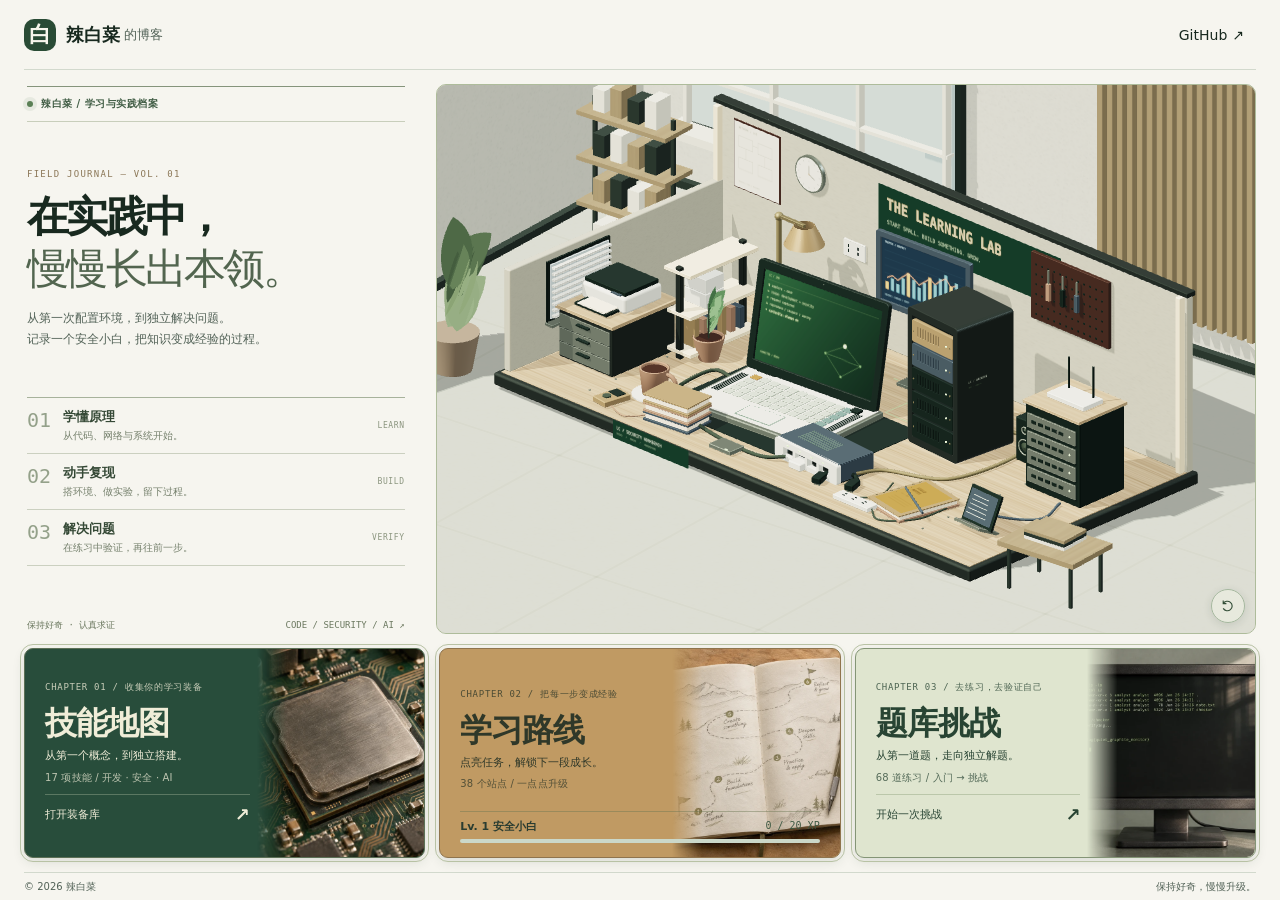
==== commit e927a655: "Fill the 3D background with a studio interior and replace portal art with photorealistic assets" ====
--- a/index.html
+++ b/index.html
@@ -13,8 +13,8 @@
   <script src="roadmap-data.js" defer></script>
   <script src="learning-xp.js" defer></script>
   <link rel="stylesheet" href="motion.css?v=pointer2">
-  <link rel="stylesheet" href="home-3d.css?v=fullroom8">
-  <script src="home-3d.js?v=fullroom8" defer></script>
+  <link rel="stylesheet" href="home-3d.css?v=interior9">
+  <script src="home-3d.js?v=interior9" defer></script>
 </head>
 <body class="motion-site page-home">
   <a class="skip" href="#main">跳到正文</a>
@@ -31,16 +31,16 @@
         <div class="intro-colophon"><span>保持好奇 · 认真求证</span><span>CODE / SECURITY / AI ↗</span></div>
       </div>
       <div class="lab-exhibit" id="lab-exhibit">
-        <div class="workshop-caption" aria-hidden="true"><span>01 / 设备与代码</span><span>02 / 实验与记录</span><span>03 / 验证与积累</span></div><div class="exhibit-top"><span>THE WORKSHOP / 学习工作室</span><span><i></i> 实验中</span></div>
+        
         <div class="lab-viewport" id="lab-viewport" tabindex="0" role="img" aria-label="可旋转的三维安全实验台，包含双屏电脑、服务器、网络设备、台灯和桌面物件。用鼠标拖动或方向键旋转，按 R 复位。下方有等效栏目链接。">
-          <img class="lab-poster" src="assets/lab-poster.webp?v=fullroom8" width="1000" height="820" alt="包含双屏电脑、服务器、网络设备、台灯、绿植、笔记本和咖啡杯的彩色安全实验台">
+          <img class="lab-poster" src="assets/lab-poster.webp?v=interior9" width="1000" height="820" alt="包含双屏电脑、服务器、网络设备、台灯、绿植、笔记本和咖啡杯的彩色安全实验台">
           <canvas id="lab-canvas" aria-hidden="true"></canvas>
           <span id="lab-tooltip" class="lab-tooltip" hidden></span>
         </div>
-        <div class="exhibit-bottom"><span id="lab-scene-status" role="status">正在布置实验台…</span><button type="button" id="lab-reset" aria-label="复位三维视角" hidden><svg viewBox="0 0 20 20" fill="none" stroke="currentColor" stroke-width="1.4" aria-hidden="true"><path d="M4 7a6 6 0 1 1 0 6M4 3v4h4"/></svg>复位视角</button></div>
+        <div class="exhibit-bottom"><span id="lab-scene-status" role="status">正在布置实验台…</span><button type="button" id="lab-reset" aria-label="复位三维视角" hidden><svg viewBox="0 0 20 20" fill="none" stroke="currentColor" stroke-width="1.4" aria-hidden="true"><path d="M4 7a6 6 0 1 1 0 6M4 3v4h4"/></svg></button></div>
       </div>
     </section>
-    <nav class="explore-grid chapter-grid" aria-label="成长入口"><a class="explore-card card-skills chapter-card" href="skills.html"><span class="chapter-kicker">CHAPTER 01 / 收集你的学习装备</span><span class="card-copy"><strong>技能地图</strong><span class="card-tagline">从第一个概念，到独立搭建。</span><span class="card-detail">17 项技能 / 开发 · 安全 · AI</span></span><img class="chapter-photo" src="assets/entry-circuit.svg" width="420" height="460" alt="" loading="eager"><span class="chapter-action">打开装备库 <b>↗</b></span></a><a class="explore-card card-route chapter-card" href="roadmap.html"><span class="chapter-kicker">CHAPTER 02 / 把每一步变成经验</span><span class="card-copy"><strong>学习路线</strong><span class="card-tagline">点亮任务，解锁下一段成长。</span><span class="card-detail">38 个站点 / 一点点升级</span></span><img class="chapter-photo" src="assets/entry-route.svg" width="420" height="460" alt="" loading="eager"><span class="xp-meter xp-compact card-xp" data-learning-xp data-xp-autoload><span class="xp-top"><strong data-xp-level>Lv. 1 安全小白</strong><span data-xp-value>0 / 20 XP</span></span><progress data-xp-bar value="0" max="20" aria-label="当前等级经验"></progress></span></a><a class="explore-card card-questions chapter-card" href="questions.html"><span class="chapter-kicker">CHAPTER 03 / 去练习，去验证自己</span><span class="card-copy"><strong>题库挑战</strong><span class="card-tagline">从第一道题，走向独立解题。</span><span class="card-detail">68 道练习 / 入门 → 挑战</span></span><img class="chapter-photo" src="assets/entry-terminal.svg" width="420" height="460" alt="" loading="eager"><span class="chapter-action">开始一次挑战 <b>↗</b></span></a></nav>
+    <nav class="explore-grid chapter-grid" aria-label="成长入口"><a class="explore-card card-skills chapter-card" href="skills.html"><span class="chapter-kicker">CHAPTER 01 / 收集你的学习装备</span><span class="card-copy"><strong>技能地图</strong><span class="card-tagline">从第一个概念，到独立搭建。</span><span class="card-detail">17 项技能 / 开发 · 安全 · AI</span></span><img class="chapter-photo" src="assets/portal-photo-chip.webp" width="420" height="460" alt="" loading="eager"><span class="chapter-action">打开装备库 <b>↗</b></span></a><a class="explore-card card-route chapter-card" href="roadmap.html"><span class="chapter-kicker">CHAPTER 02 / 把每一步变成经验</span><span class="card-copy"><strong>学习路线</strong><span class="card-tagline">点亮任务，解锁下一段成长。</span><span class="card-detail">38 个站点 / 一点点升级</span></span><img class="chapter-photo" src="assets/portal-photo-notebook.webp" width="420" height="460" alt="" loading="eager"><span class="xp-meter xp-compact card-xp" data-learning-xp data-xp-autoload><span class="xp-top"><strong data-xp-level>Lv. 1 安全小白</strong><span data-xp-value>0 / 20 XP</span></span><progress data-xp-bar value="0" max="20" aria-label="当前等级经验"></progress></span></a><a class="explore-card card-questions chapter-card" href="questions.html"><span class="chapter-kicker">CHAPTER 03 / 去练习，去验证自己</span><span class="card-copy"><strong>题库挑战</strong><span class="card-tagline">从第一道题，走向独立解题。</span><span class="card-detail">68 道练习 / 入门 → 挑战</span></span><img class="chapter-photo" src="assets/portal-photo-terminal.webp" width="420" height="460" alt="" loading="eager"><span class="chapter-action">开始一次挑战 <b>↗</b></span></a></nav>
   </main>
   <footer class="footer wrap"><span>© 2026 辣白菜</span><span>保持好奇，慢慢升级。</span></footer>
 </body>
--- a/home-3d.css
+++ b/home-3d.css
@@ -217,3 +217,9 @@
 
 .chapter-photo{width:43%;height:100%;object-fit:contain;opacity:1;mask-image:none;filter:none;right:-2px;padding:2px}.chapter-card:hover .chapter-photo{filter:none;transform:translateY(-4px) rotate(-2deg)}
 @media(max-width:640px){.chapter-photo{width:100%;height:79%;top:10px;right:-3px;object-fit:contain;mask-image:none;opacity:1}.chapter-kicker{font-size:6px;background:none;padding:0;color:inherit;opacity:.8}.chapter-card .card-copy{background:none}.chapter-card.card-route{padding-bottom:29px}}
+
+/* Uninterrupted room background, with only an accessible reset icon. */
+.page-home .exhibit-bottom{inset:auto 10px 10px auto;padding:0;border:0;background:none;min-height:0}.page-home #lab-scene-status{position:absolute;width:1px;height:1px;padding:0;overflow:hidden;clip-path:inset(50%);white-space:nowrap}.page-home #lab-reset{width:34px;height:34px;min-height:34px;padding:8px;border-radius:50%;background:#e9ebdfda;box-shadow:0 2px 8px #203b2820}.page-home #lab-reset:hover{background:#fffef0}.page-home #lab-reset svg{width:16px;height:16px}
+
+.chapter-photo{width:42%;height:100%;object-fit:cover;padding:0;right:0;border-radius:0 8px 8px 0;mask-image:linear-gradient(to right,transparent,#000 18%);filter:saturate(.78)}.chapter-card:hover .chapter-photo{transform:scale(1.045);filter:saturate(1)}
+@media(max-width:640px){.chapter-photo{top:20px;right:7px;width:calc(100% - 14px);height:68%;border:1px solid #788d6c80;border-radius:6px;mask-image:linear-gradient(to bottom,#000 75%,transparent);object-fit:cover}.chapter-kicker{z-index:3}.chapter-card:hover .chapter-photo{transform:none}}
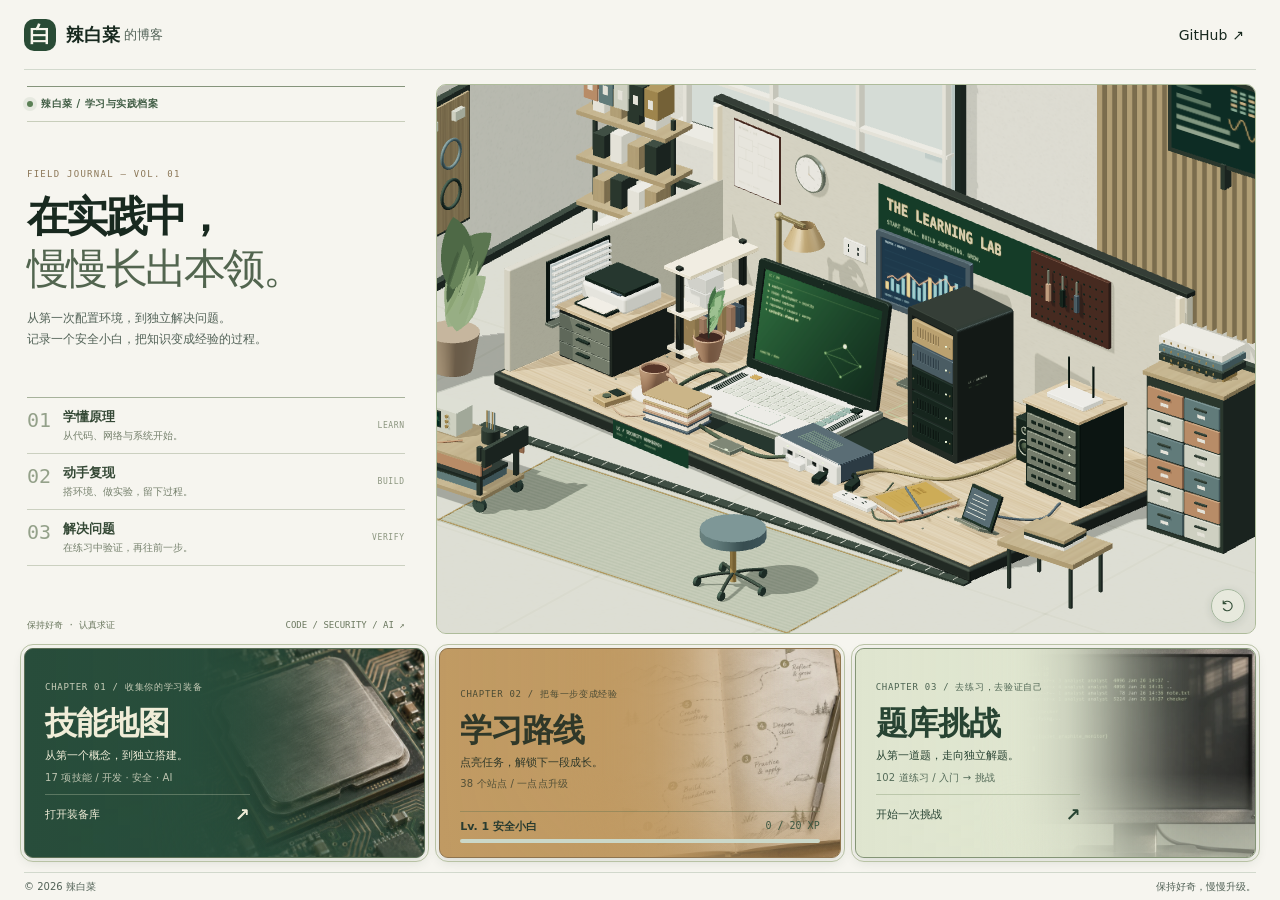
==== commit 883ec854: "Enrich the workshop and learning pages; add 34 exercises and two-level question dialogs" ====
--- a/index.html
+++ b/index.html
@@ -13,8 +13,8 @@
   <script src="roadmap-data.js" defer></script>
   <script src="learning-xp.js" defer></script>
   <link rel="stylesheet" href="motion.css?v=pointer2">
-  <link rel="stylesheet" href="home-3d.css?v=interior9">
-  <script src="home-3d.js?v=interior9" defer></script>
+  <link rel="stylesheet" href="home-3d.css?v=workshop10">
+  <script src="home-3d.js?v=workshop10" defer></script>
 </head>
 <body class="motion-site page-home">
   <a class="skip" href="#main">跳到正文</a>
@@ -32,15 +32,15 @@
       </div>
       <div class="lab-exhibit" id="lab-exhibit">
         
-        <div class="lab-viewport" id="lab-viewport" tabindex="0" role="img" aria-label="可旋转的三维安全实验台，包含双屏电脑、服务器、网络设备、台灯和桌面物件。用鼠标拖动或方向键旋转，按 R 复位。下方有等效栏目链接。">
-          <img class="lab-poster" src="assets/lab-poster.webp?v=interior9" width="1000" height="820" alt="包含双屏电脑、服务器、网络设备、台灯、绿植、笔记本和咖啡杯的彩色安全实验台">
+        <div class="lab-viewport" id="lab-viewport" tabindex="0" role="img" aria-label="可旋转的三维安全实验台，包含双屏电脑、服务器、网络设备，以及工具车、仪表、零件柜和工作凳。用鼠标拖动或方向键旋转，按 R 复位。下方有等效栏目链接。">
+          <picture><source media="(max-width:640px)" srcset="assets/lab-poster-mobile.webp?v=workshop10"><img class="lab-poster" src="assets/lab-poster.webp?v=workshop10" width="877" height="443" alt="包含双屏电脑、服务器、仪表工具车、零件柜、工作凳和墙面设备的安全实验室"></picture>
           <canvas id="lab-canvas" aria-hidden="true"></canvas>
           <span id="lab-tooltip" class="lab-tooltip" hidden></span>
         </div>
         <div class="exhibit-bottom"><span id="lab-scene-status" role="status">正在布置实验台…</span><button type="button" id="lab-reset" aria-label="复位三维视角" hidden><svg viewBox="0 0 20 20" fill="none" stroke="currentColor" stroke-width="1.4" aria-hidden="true"><path d="M4 7a6 6 0 1 1 0 6M4 3v4h4"/></svg></button></div>
       </div>
     </section>
-    <nav class="explore-grid chapter-grid" aria-label="成长入口"><a class="explore-card card-skills chapter-card" href="skills.html"><span class="chapter-kicker">CHAPTER 01 / 收集你的学习装备</span><span class="card-copy"><strong>技能地图</strong><span class="card-tagline">从第一个概念，到独立搭建。</span><span class="card-detail">17 项技能 / 开发 · 安全 · AI</span></span><img class="chapter-photo" src="assets/portal-photo-chip.webp" width="420" height="460" alt="" loading="eager"><span class="chapter-action">打开装备库 <b>↗</b></span></a><a class="explore-card card-route chapter-card" href="roadmap.html"><span class="chapter-kicker">CHAPTER 02 / 把每一步变成经验</span><span class="card-copy"><strong>学习路线</strong><span class="card-tagline">点亮任务，解锁下一段成长。</span><span class="card-detail">38 个站点 / 一点点升级</span></span><img class="chapter-photo" src="assets/portal-photo-notebook.webp" width="420" height="460" alt="" loading="eager"><span class="xp-meter xp-compact card-xp" data-learning-xp data-xp-autoload><span class="xp-top"><strong data-xp-level>Lv. 1 安全小白</strong><span data-xp-value>0 / 20 XP</span></span><progress data-xp-bar value="0" max="20" aria-label="当前等级经验"></progress></span></a><a class="explore-card card-questions chapter-card" href="questions.html"><span class="chapter-kicker">CHAPTER 03 / 去练习，去验证自己</span><span class="card-copy"><strong>题库挑战</strong><span class="card-tagline">从第一道题，走向独立解题。</span><span class="card-detail">68 道练习 / 入门 → 挑战</span></span><img class="chapter-photo" src="assets/portal-photo-terminal.webp" width="420" height="460" alt="" loading="eager"><span class="chapter-action">开始一次挑战 <b>↗</b></span></a></nav>
+    <nav class="explore-grid chapter-grid" aria-label="成长入口"><a class="explore-card card-skills chapter-card" href="skills.html"><span class="chapter-kicker">CHAPTER 01 / 收集你的学习装备</span><span class="card-copy"><strong>技能地图</strong><span class="card-tagline">从第一个概念，到独立搭建。</span><span class="card-detail">17 项技能 / 开发 · 安全 · AI</span></span><img class="chapter-photo" src="assets/portal-photo-chip.webp" width="420" height="460" alt="" loading="eager"><span class="chapter-action">打开装备库 <b>↗</b></span></a><a class="explore-card card-route chapter-card" href="roadmap.html"><span class="chapter-kicker">CHAPTER 02 / 把每一步变成经验</span><span class="card-copy"><strong>学习路线</strong><span class="card-tagline">点亮任务，解锁下一段成长。</span><span class="card-detail">38 个站点 / 一点点升级</span></span><img class="chapter-photo" src="assets/portal-photo-notebook.webp" width="420" height="460" alt="" loading="eager"><span class="xp-meter xp-compact card-xp" data-learning-xp data-xp-autoload><span class="xp-top"><strong data-xp-level>Lv. 1 安全小白</strong><span data-xp-value>0 / 20 XP</span></span><progress data-xp-bar value="0" max="20" aria-label="当前等级经验"></progress></span></a><a class="explore-card card-questions chapter-card" href="questions.html"><span class="chapter-kicker">CHAPTER 03 / 去练习，去验证自己</span><span class="card-copy"><strong>题库挑战</strong><span class="card-tagline">从第一道题，走向独立解题。</span><span class="card-detail">102 道练习 / 入门 → 挑战</span></span><img class="chapter-photo" src="assets/portal-photo-terminal.webp" width="420" height="460" alt="" loading="eager"><span class="chapter-action">开始一次挑战 <b>↗</b></span></a></nav>
   </main>
   <footer class="footer wrap"><span>© 2026 辣白菜</span><span>保持好奇，慢慢升级。</span></footer>
 </body>
--- a/home-3d.css
+++ b/home-3d.css
@@ -223,3 +223,15 @@
 
 .chapter-photo{width:42%;height:100%;object-fit:cover;padding:0;right:0;border-radius:0 8px 8px 0;mask-image:linear-gradient(to right,transparent,#000 18%);filter:saturate(.78)}.chapter-card:hover .chapter-photo{transform:scale(1.045);filter:saturate(1)}
 @media(max-width:640px){.chapter-photo{top:20px;right:7px;width:calc(100% - 14px);height:68%;border:1px solid #788d6c80;border-radius:6px;mask-image:linear-gradient(to bottom,#000 75%,transparent);object-fit:cover}.chapter-kicker{z-index:3}.chapter-card:hover .chapter-photo{transform:none}}
+
+/* Long, color-matched transitions join each photograph to its chapter panel. */
+.chapter-card{--chapter-base:#284d3b;--chapter-rgb:40,77,59;background-color:var(--chapter-base)}
+.chapter-card.card-route{--chapter-base:#c09a63;--chapter-rgb:192,154,99}
+.chapter-card.card-questions{--chapter-base:#dfe5cf;--chapter-rgb:223,229,207}
+.chapter-card .chapter-photo{width:60%;inset:0 0 0 auto;height:100%;object-fit:cover;border:0;padding:0;mask-image:linear-gradient(90deg,transparent 0%,#0003 22%,#000a 47%,#000 77%);filter:saturate(.65) contrast(.93)}
+.chapter-card::after{content:"";position:absolute;inset:0;z-index:1;pointer-events:none;background:linear-gradient(90deg,rgba(var(--chapter-rgb),1) 0%,rgba(var(--chapter-rgb),.96) 31%,rgba(var(--chapter-rgb),.60) 49%,rgba(var(--chapter-rgb),.12) 78%,rgba(var(--chapter-rgb),.04)),linear-gradient(0deg,rgba(var(--chapter-rgb),.50),transparent 40%);border-radius:inherit}
+.chapter-card .card-copy,.chapter-card .chapter-action,.chapter-card .card-xp,.chapter-card .chapter-kicker{position:relative;z-index:2}
+.chapter-card .card-xp{position:absolute}.chapter-card:hover .chapter-photo{filter:saturate(.85) contrast(.98);transform:scale(1.045)}
+@media(max-width:640px){.chapter-card .chapter-photo{inset:14px 0 auto;width:100%;height:80%;mask-image:linear-gradient(180deg,transparent 0%,#000c 20%,#000 45%,transparent 100%);border:0;border-radius:0}.chapter-card::after{background:linear-gradient(180deg,rgba(var(--chapter-rgb),.05) 0%,rgba(var(--chapter-rgb),.14) 33%,rgba(var(--chapter-rgb),.72) 62%,var(--chapter-base) 83%)}.chapter-card:hover .chapter-photo{transform:none}}
+
+.lab-poster{object-fit:cover}
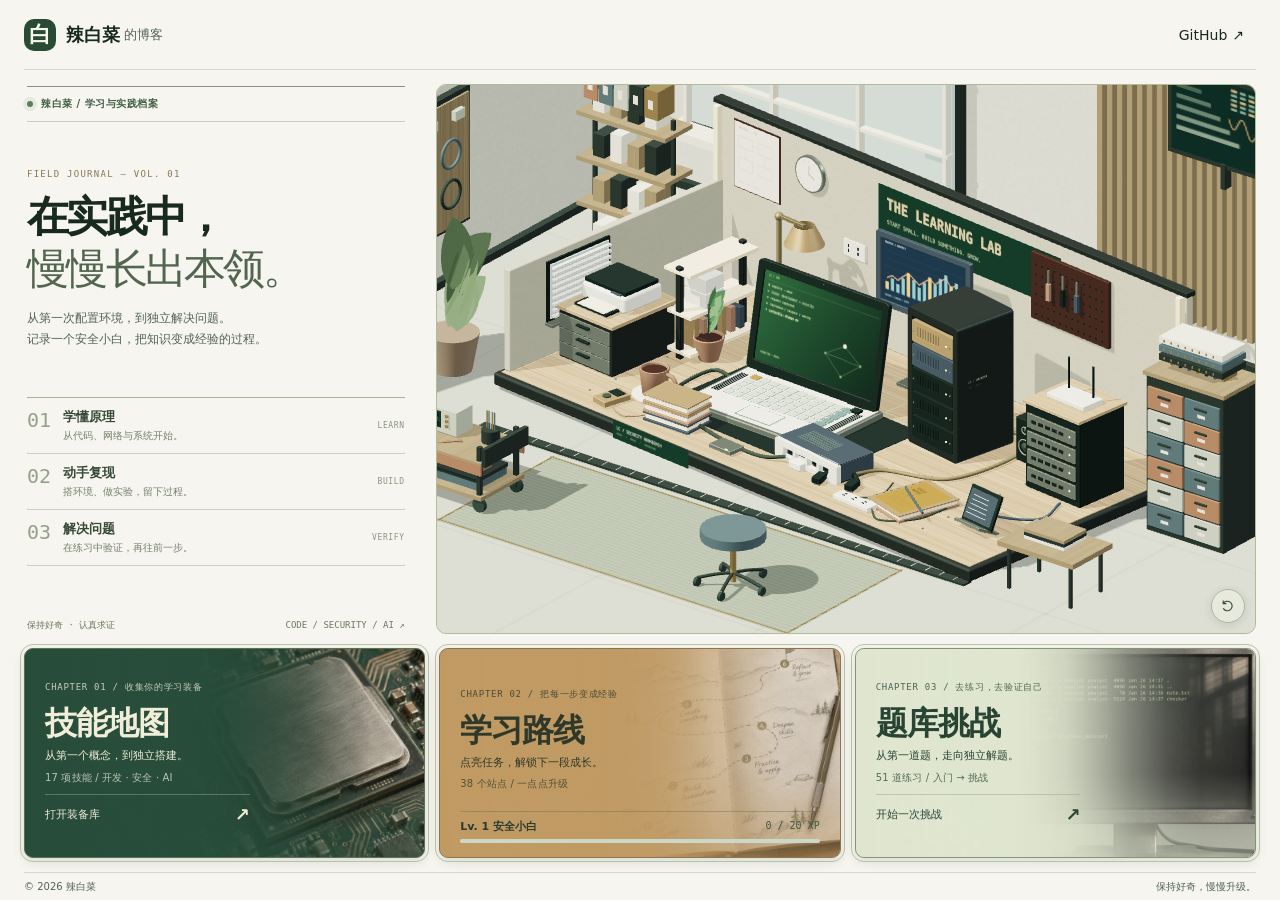
==== commit cb32d9fd: "Redesign interior galleries, add illustrated skill guides, and organize 51 exercises by category" ====
--- a/index.html
+++ b/index.html
@@ -40,7 +40,7 @@
         <div class="exhibit-bottom"><span id="lab-scene-status" role="status">正在布置实验台…</span><button type="button" id="lab-reset" aria-label="复位三维视角" hidden><svg viewBox="0 0 20 20" fill="none" stroke="currentColor" stroke-width="1.4" aria-hidden="true"><path d="M4 7a6 6 0 1 1 0 6M4 3v4h4"/></svg></button></div>
       </div>
     </section>
-    <nav class="explore-grid chapter-grid" aria-label="成长入口"><a class="explore-card card-skills chapter-card" href="skills.html"><span class="chapter-kicker">CHAPTER 01 / 收集你的学习装备</span><span class="card-copy"><strong>技能地图</strong><span class="card-tagline">从第一个概念，到独立搭建。</span><span class="card-detail">17 项技能 / 开发 · 安全 · AI</span></span><img class="chapter-photo" src="assets/portal-photo-chip.webp" width="420" height="460" alt="" loading="eager"><span class="chapter-action">打开装备库 <b>↗</b></span></a><a class="explore-card card-route chapter-card" href="roadmap.html"><span class="chapter-kicker">CHAPTER 02 / 把每一步变成经验</span><span class="card-copy"><strong>学习路线</strong><span class="card-tagline">点亮任务，解锁下一段成长。</span><span class="card-detail">38 个站点 / 一点点升级</span></span><img class="chapter-photo" src="assets/portal-photo-notebook.webp" width="420" height="460" alt="" loading="eager"><span class="xp-meter xp-compact card-xp" data-learning-xp data-xp-autoload><span class="xp-top"><strong data-xp-level>Lv. 1 安全小白</strong><span data-xp-value>0 / 20 XP</span></span><progress data-xp-bar value="0" max="20" aria-label="当前等级经验"></progress></span></a><a class="explore-card card-questions chapter-card" href="questions.html"><span class="chapter-kicker">CHAPTER 03 / 去练习，去验证自己</span><span class="card-copy"><strong>题库挑战</strong><span class="card-tagline">从第一道题，走向独立解题。</span><span class="card-detail">102 道练习 / 入门 → 挑战</span></span><img class="chapter-photo" src="assets/portal-photo-terminal.webp" width="420" height="460" alt="" loading="eager"><span class="chapter-action">开始一次挑战 <b>↗</b></span></a></nav>
+    <nav class="explore-grid chapter-grid" aria-label="成长入口"><a class="explore-card card-skills chapter-card" href="skills.html"><span class="chapter-kicker">CHAPTER 01 / 收集你的学习装备</span><span class="card-copy"><strong>技能地图</strong><span class="card-tagline">从第一个概念，到独立搭建。</span><span class="card-detail">17 项技能 / 开发 · 安全 · AI</span></span><img class="chapter-photo" src="assets/portal-photo-chip.webp" width="420" height="460" alt="" loading="eager"><span class="chapter-action">打开装备库 <b>↗</b></span></a><a class="explore-card card-route chapter-card" href="roadmap.html"><span class="chapter-kicker">CHAPTER 02 / 把每一步变成经验</span><span class="card-copy"><strong>学习路线</strong><span class="card-tagline">点亮任务，解锁下一段成长。</span><span class="card-detail">38 个站点 / 一点点升级</span></span><img class="chapter-photo" src="assets/portal-photo-notebook.webp" width="420" height="460" alt="" loading="eager"><span class="xp-meter xp-compact card-xp" data-learning-xp data-xp-autoload><span class="xp-top"><strong data-xp-level>Lv. 1 安全小白</strong><span data-xp-value>0 / 20 XP</span></span><progress data-xp-bar value="0" max="20" aria-label="当前等级经验"></progress></span></a><a class="explore-card card-questions chapter-card" href="questions.html"><span class="chapter-kicker">CHAPTER 03 / 去练习，去验证自己</span><span class="card-copy"><strong>题库挑战</strong><span class="card-tagline">从第一道题，走向独立解题。</span><span class="card-detail">51 道练习 / 入门 → 挑战</span></span><img class="chapter-photo" src="assets/portal-photo-terminal.webp" width="420" height="460" alt="" loading="eager"><span class="chapter-action">开始一次挑战 <b>↗</b></span></a></nav>
   </main>
   <footer class="footer wrap"><span>© 2026 辣白菜</span><span>保持好奇，慢慢升级。</span></footer>
 </body>
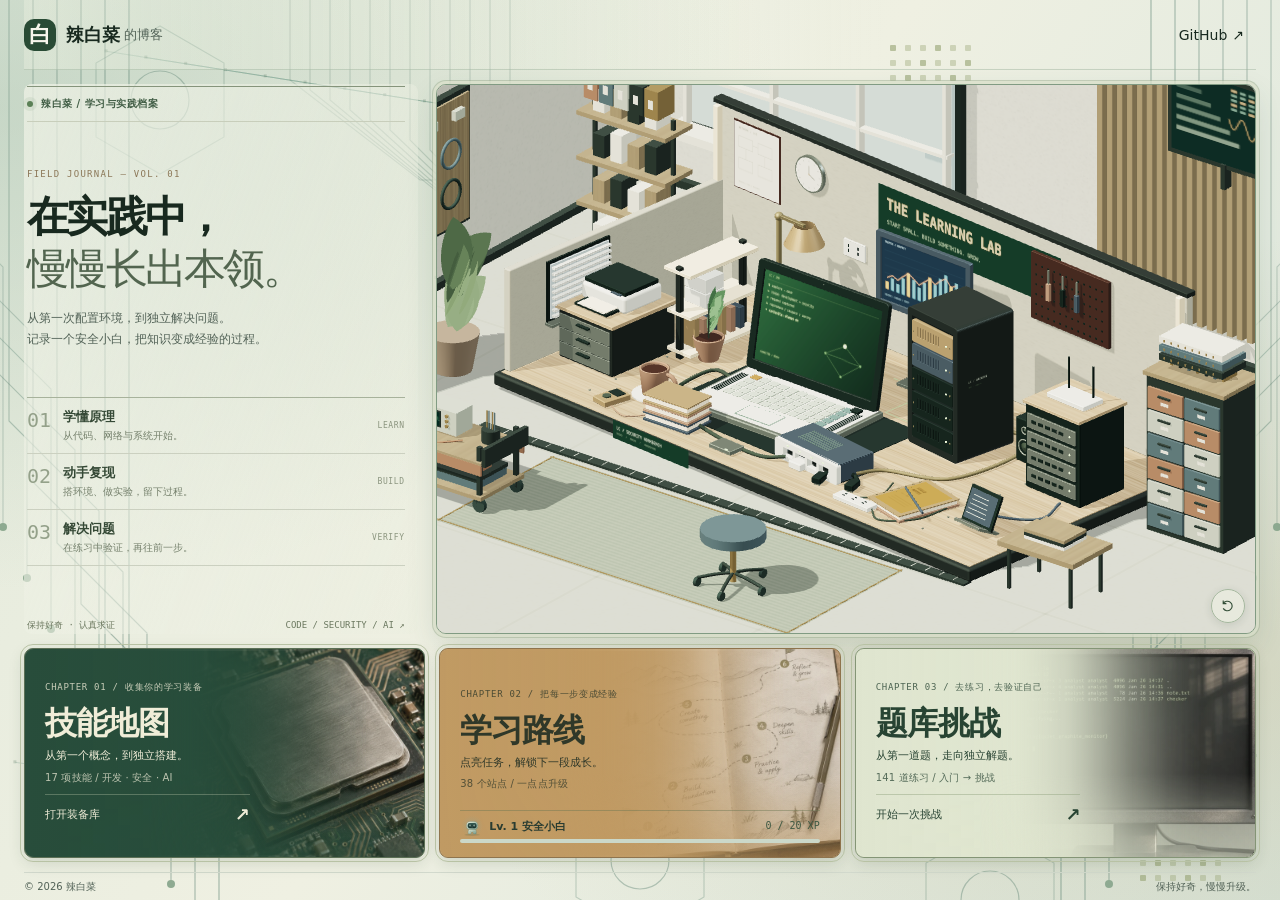
==== commit b3c047a4: "Expand topic-based challenges and roadmap growth companion; enrich responsive technical backgrounds" ====
--- a/index.html
+++ b/index.html
@@ -10,11 +10,13 @@
   <link rel="stylesheet" href="style.css">
   <link rel="stylesheet" href="learning-xp.css">
   <link rel="stylesheet" href="home.css?v=motion-study">
-  <script src="roadmap-data.js" defer></script>
-  <script src="learning-xp.js" defer></script>
+  <script src="roadmap-data.js?v=growth2" defer></script>
+  <script src="learning-xp.js?v=growth2" defer></script>
   <link rel="stylesheet" href="motion.css?v=pointer2">
   <link rel="stylesheet" href="home-3d.css?v=workshop10">
   <script src="home-3d.js?v=workshop10" defer></script>
+<link rel="stylesheet" href="atmosphere.css?v=tech141">
+<script src="atmosphere.js?v=tech141" defer></script>
 </head>
 <body class="motion-site page-home">
   <a class="skip" href="#main">跳到正文</a>
@@ -40,7 +42,7 @@
         <div class="exhibit-bottom"><span id="lab-scene-status" role="status">正在布置实验台…</span><button type="button" id="lab-reset" aria-label="复位三维视角" hidden><svg viewBox="0 0 20 20" fill="none" stroke="currentColor" stroke-width="1.4" aria-hidden="true"><path d="M4 7a6 6 0 1 1 0 6M4 3v4h4"/></svg></button></div>
       </div>
     </section>
-    <nav class="explore-grid chapter-grid" aria-label="成长入口"><a class="explore-card card-skills chapter-card" href="skills.html"><span class="chapter-kicker">CHAPTER 01 / 收集你的学习装备</span><span class="card-copy"><strong>技能地图</strong><span class="card-tagline">从第一个概念，到独立搭建。</span><span class="card-detail">17 项技能 / 开发 · 安全 · AI</span></span><img class="chapter-photo" src="assets/portal-photo-chip.webp" width="420" height="460" alt="" loading="eager"><span class="chapter-action">打开装备库 <b>↗</b></span></a><a class="explore-card card-route chapter-card" href="roadmap.html"><span class="chapter-kicker">CHAPTER 02 / 把每一步变成经验</span><span class="card-copy"><strong>学习路线</strong><span class="card-tagline">点亮任务，解锁下一段成长。</span><span class="card-detail">38 个站点 / 一点点升级</span></span><img class="chapter-photo" src="assets/portal-photo-notebook.webp" width="420" height="460" alt="" loading="eager"><span class="xp-meter xp-compact card-xp" data-learning-xp data-xp-autoload><span class="xp-top"><strong data-xp-level>Lv. 1 安全小白</strong><span data-xp-value>0 / 20 XP</span></span><progress data-xp-bar value="0" max="20" aria-label="当前等级经验"></progress></span></a><a class="explore-card card-questions chapter-card" href="questions.html"><span class="chapter-kicker">CHAPTER 03 / 去练习，去验证自己</span><span class="card-copy"><strong>题库挑战</strong><span class="card-tagline">从第一道题，走向独立解题。</span><span class="card-detail">51 道练习 / 入门 → 挑战</span></span><img class="chapter-photo" src="assets/portal-photo-terminal.webp" width="420" height="460" alt="" loading="eager"><span class="chapter-action">开始一次挑战 <b>↗</b></span></a></nav>
+    <nav class="explore-grid chapter-grid" aria-label="成长入口"><a class="explore-card card-skills chapter-card" href="skills.html"><span class="chapter-kicker">CHAPTER 01 / 收集你的学习装备</span><span class="card-copy"><strong>技能地图</strong><span class="card-tagline">从第一个概念，到独立搭建。</span><span class="card-detail">17 项技能 / 开发 · 安全 · AI</span></span><img class="chapter-photo" src="assets/portal-photo-chip.webp" width="420" height="460" alt="" loading="eager"><span class="chapter-action">打开装备库 <b>↗</b></span></a><a class="explore-card card-route chapter-card" href="roadmap.html"><span class="chapter-kicker">CHAPTER 02 / 把每一步变成经验</span><span class="card-copy"><strong>学习路线</strong><span class="card-tagline">点亮任务，解锁下一段成长。</span><span class="card-detail">38 个站点 / 一点点升级</span></span><img class="chapter-photo" src="assets/portal-photo-notebook.webp" width="420" height="460" alt="" loading="eager"><span class="xp-meter xp-compact card-xp" data-learning-xp data-xp-autoload><span class="xp-top"><img class="xp-mini-pet" data-xp-pet src="assets/pet-lv-1.svg" width="24" height="24" alt="成长宠物"><strong data-xp-level>Lv. 1 安全小白</strong><span data-xp-value>0 / 20 XP</span></span><progress data-xp-bar value="0" max="20" aria-label="当前等级经验"></progress></span></a><a class="explore-card card-questions chapter-card" href="questions.html"><span class="chapter-kicker">CHAPTER 03 / 去练习，去验证自己</span><span class="card-copy"><strong>题库挑战</strong><span class="card-tagline">从第一道题，走向独立解题。</span><span class="card-detail">141 道练习 / 入门 → 挑战</span></span><img class="chapter-photo" src="assets/portal-photo-terminal.webp" width="420" height="460" alt="" loading="eager"><span class="chapter-action">开始一次挑战 <b>↗</b></span></a></nav>
   </main>
   <footer class="footer wrap"><span>© 2026 辣白菜</span><span>保持好奇，慢慢升级。</span></footer>
 </body>
--- a/atmosphere.css
+++ b/atmosphere.css
@@ -0,0 +1,57 @@
+/* Page-specific technical landscapes, built from diagrams, materials and quiet light. */
+body.motion-site{isolation:isolate;background-color:#e4e8da;background-image:url("assets/ambient-circuit.svg"),radial-gradient(ellipse at 0 12%,#9ebba869,transparent 43%),radial-gradient(ellipse at 95% 75%,#bdab7a48,transparent 46%),linear-gradient(125deg,#e3eadc,#eff0e2 48%,#d8e5dc);background-size:1600px 1000px,auto,auto,auto;background-position:center top;background-attachment:fixed}
+body.page-route{background-image:url("assets/ambient-terrain.svg"),radial-gradient(ellipse at 5% 12%,#9eb49278,transparent 45%),radial-gradient(ellipse at 100% 78%,#b9a57765,transparent 45%),linear-gradient(125deg,#e1e8d7,#eeebd9 50%,#d9e4d6)}
+body.page-skills{background-image:url("assets/ambient-atlas.svg"),radial-gradient(ellipse at 0 18%,#a4bb985e,transparent 44%),radial-gradient(ellipse at 100% 60%,#8fb4b05e,transparent 42%),linear-gradient(130deg,#dfe8d8,#edf0df 50%,#d2e2de)}
+body.page-bank{background-image:url("assets/ambient-radar.svg"),radial-gradient(ellipse at 0 8%,#7fa89b60,transparent 45%),radial-gradient(ellipse at 95% 65%,#c2b17969,transparent 42%),linear-gradient(125deg,#dbe7dc,#ebeddf 45%,#d1e3df)}
+body.page-lab{background-image:url("assets/ambient-archive.svg"),radial-gradient(ellipse at 0 0%,#93b3ad6e,transparent 50%),radial-gradient(ellipse at 100% 70%,#b8a37365,transparent 40%),linear-gradient(110deg,#dae5db,#edf0df,#d2e1d9)}
+body.page-journal{background-image:url("assets/ambient-circuit.svg"),radial-gradient(ellipse at 0 15%,#c4b18660,transparent 50%),linear-gradient(130deg,#e5e8d9,#eff0e4,#dce5d7)}
+.site-atmosphere{position:fixed;inset:0;pointer-events:none;z-index:-1;overflow:hidden;contain:strict}.site-atmosphere canvas{display:block;width:100%;height:100%}
+.motion-site .header{border-bottom:1px solid #98af9870;background:linear-gradient(90deg,#f6f7e755,transparent 70%)}
+.page-home .lab-exhibit{border-color:#819b83;box-shadow:0 0 0 3px #f7f7e680,0 0 0 4px #9cad8f80,0 12px 30px #2c524927}
+.page-home .lab-intro{background-image:linear-gradient(110deg,#eef1e5bf,#ebeedf50);border-radius:8px}
+.page-home .chapter-card{box-shadow:inset 0 0 0 2px #f4f0d323,0 5px 16px #213b2926}
+.page-route .route-stage{background-image:linear-gradient(100deg,#e5ebdcf0,#eee9d8e8),url("assets/ambient-terrain.svg")!important;background-size:cover}
+.page-route .route-stage:nth-child(2n){background-image:linear-gradient(100deg,#e9e0cbdc,#f3efdfec),url("assets/ambient-circuit.svg")!important}
+.page-skills .atlas .skill-group{background-image:linear-gradient(115deg,var(--section-paper),#f7f7efde),url("assets/ambient-atlas.svg");background-size:cover;box-shadow:inset 0 0 0 4px #ffffff50,0 5px 20px #36533a0b}
+.page-bank .bank-hero{background-image:linear-gradient(100deg,#e1eadbf5 25%,#c8dfd6b8),url("assets/ambient-radar.svg");border-color:#84a397;box-shadow:inset 0 0 0 4px #ffffff5c,0 5px 0 #648d7b20,0 12px 30px #35574420}
+.page-bank .bank-hero .motion-copy h1{font-family:"Microsoft YaHei",sans-serif;font-size:clamp(34px,3.5vw,48px);font-weight:850;letter-spacing:.005em}.page-bank .bank-hero .motion-copy h1 em{font-style:normal;color:#4d7e6c}
+.page-bank .bank-hero-stats{gap:34px}.page-bank .bank-hero-stats b{font-family:Consolas,monospace;font-weight:700}.page-bank .bank-hero-stats>span{font-size:12px}
+.page-bank .bank-categories{margin-top:34px}.page-bank .detail-section-heading{margin-bottom:20px}.page-bank .detail-section-heading h2{font-size:29px;font-weight:800;letter-spacing:.02em}.page-bank .detail-section-heading>span{font-size:13px;max-width:none}
+.page-bank .bank-category-grid{gap:22px}.page-bank .bank-category{grid-template-columns:.76fr 1.24fr;min-height:355px;padding:7px;border:1px solid #7b9680!important;box-shadow:inset 0 0 0 3px #fcfbea95,0 5px 0 #76916b30,0 12px 25px #3853431a!important}
+.page-bank .bank-category:nth-child(4n+2){border-color:#8d9db0!important;background:linear-gradient(135deg,#cedde1,#f2f2e8)!important}.page-bank .bank-category:nth-child(4n+3){border-color:#a99970!important;background:linear-gradient(135deg,#ded2b5,#f5efdd)!important}.page-bank .bank-category:nth-child(4n+4){border-color:#849e91!important;background:linear-gradient(135deg,#cbdfd5,#edf2e4)!important}
+.page-bank .bank-category:last-child:nth-child(odd){grid-column:1/-1;grid-template-columns:.47fr 1fr;min-height:300px}.page-bank .bank-category:last-child:nth-child(odd) .bank-category-tags{max-width:650px}
+.page-bank .bank-category-content{gap:17px;padding:20px 19px 18px 21px}.page-bank .bank-category-heading{align-items:start;gap:12px}.page-bank .bank-category-heading>strong{font-size:29px;line-height:1.55;font-weight:850;letter-spacing:.015em;color:#2d5345}.page-bank .bank-category-heading>span{font-size:23px;color:#638477}
+.page-bank .bank-category-copy{font-size:15px;line-height:1.95;color:#4a6658}.page-bank .bank-category-tags{font-size:12px;line-height:1.85;gap:8px}.page-bank .bank-category-tags>span{padding:5px 8px;border-color:#9fb69c;background:#f6f8edc9;border-radius:5px;font-weight:600}
+.page-bank .bank-category-footer{padding-top:16px;gap:10px}.page-bank .bank-category-footer strong{font-size:14px}.page-bank .bank-category-progress{font-size:12px}.page-bank .bank-category-label{left:12px;bottom:17px;font-size:10px;letter-spacing:.1em;color:#f7efd6}
+.page-bank .bank-category-photo{min-height:355px;filter:saturate(.75) brightness(.77)}.bank-category-media:after{background:linear-gradient(0deg,#143a30ed,transparent 90%)}
+.bank-category-diagram{position:absolute;z-index:1;left:10px;right:10px;top:50%;transform:translateY(-50%);width:calc(100% - 20px);height:auto;border:1px solid #c2d7b56b;border-radius:8px;box-shadow:0 12px 22px #142e2960;opacity:.93;transition:transform .3s,filter .3s}
+.bank-category:hover .bank-category-diagram{transform:translateY(-53%) scale(1.025);filter:brightness(1.1)}
+.page-bank .bank-category.category-4{grid-column:1/-1;grid-template-columns:.47fr 1fr;border-color:#9b895d!important;background:linear-gradient(120deg,#ded4b9,#f0eedc,#d9e5d7)!important;min-height:350px}.page-bank .bank-category.category-4 .bank-category-heading>strong{font-size:35px}.page-bank .bank-category.category-4 .bank-category-tags{font-size:14px;gap:10px;max-width:670px}.page-bank .bank-category.category-4 .bank-category-content{padding:25px 27px;gap:19px}.page-bank .bank-category.category-4 .bank-category-photo{min-height:350px}
+.bank-dialog{background-image:linear-gradient(120deg,#f1f4e8fa,#dfeadbf0),url("assets/ambient-radar.svg");background-size:cover;border-color:#7d9c86}.bank-dialog .bank-dialog-description{font-size:14px}.bank-dialog-head h2{font-size:27px;letter-spacing:.01em}.bank-category-skills{gap:17px}.bank-skill-tile{grid-template-columns:110px 1fr;min-height:170px;gap:18px;padding:8px 27px 8px 8px}.bank-skill-photo{width:110px;min-height:156px}.bank-skill-tile strong{font-size:19px;line-height:1.8;letter-spacing:.02em}.bank-skill-tile-copy{gap:12px;padding:12px 0}.bank-skill-count{font-size:12px;gap:9px}.bank-skill-index{font-size:11px}.bank-skill-progress{font-size:12px}.bank-skill-tile:hover{border-color:#608d7b;background:#dcebdc}
+.bank-skill-cover-wrap{height:135px}.bank-dialog .bank-question .bank-title{font-size:18px}.bank-dialog .bank-question .bank-statement{font-size:15px;line-height:2.05}.bank-dialog .bank-submit-rule p{font-size:14px;line-height:1.95}
+/* The growth companion uses its own short meter rather than spanning the page. */
+.page-route .xp-habitat{display:grid;grid-template-columns:160px minmax(0,1fr) 210px;align-items:center;gap:28px;margin:24px 0 34px;padding:23px 28px;border:1px solid #819b7b;border-radius:13px;background-image:linear-gradient(110deg,#d9e8d5ed,#f1eddaeb 60%,#cddfd3d9),url("assets/ambient-circuit.svg");background-size:cover;box-shadow:inset 0 0 0 4px #fff6,0 5px 0 #7d957428,0 14px 24px #395c3815}
+.xp-pet-stage{text-align:center}.xp-pet-orbit{position:relative;width:155px;height:150px;border:1px solid #98ad86;border-radius:45% 45% 18% 18%;background:radial-gradient(ellipse at 50% 35%,#f5f3da,#a9c3ac);box-shadow:inset 0 0 0 4px #f7f7e555,0 5px 12px #57775622;overflow:hidden}.xp-pet-orbit:before{content:"";position:absolute;inset:15px;border:1px dashed #6a927b6b;border-radius:50%;pointer-events:none}.xp-pet-orbit img{display:block;width:150px;height:150px;position:relative}.xp-pet-stage>span{display:inline-block;margin-top:10px;padding:4px 12px;border:1px solid #9fb18e;border-radius:20px;background:#eff1df;font-size:12px;font-weight:750;color:#4d7052}
+.xp-habitat-main{min-width:0}.page-route .xp-habitat .xp-panel-heading{display:block;margin-bottom:21px}.page-route .xp-habitat .xp-panel-heading h2{font-size:23px;font-weight:800;line-height:1.7;letter-spacing:.01em;margin:0 0 5px}.xp-habitat .xp-panel-heading>span{font-size:12px;color:#768665}.xp-habitat .xp-top{display:flex;justify-content:flex-start;gap:14px;align-items:baseline;max-width:360px}.xp-habitat .xp-top strong{font-size:17px;font-weight:800;line-height:1.9}.xp-habitat .xp-top>span{font-size:12px;white-space:nowrap}.page-route .xp-habitat progress{width:min(100%,340px);height:10px;margin:10px 0 0;border:1px solid #91a584;background:#c1d2b9;box-shadow:inset 0 1px 3px #5d7b5c33}.xp-habitat progress::-webkit-progress-value{background:linear-gradient(90deg,#476d4c,#74a18a)}.xp-habitat .xp-bottom{display:flex;flex-direction:column;align-items:start;gap:7px;font-size:12px;line-height:1.85;margin-top:13px}.xp-habitat .xp-bottom [data-xp-next]{font-weight:650;color:#506e4c}
+.xp-evolution{border-left:1px solid #91aa8670;padding-left:24px;display:grid;justify-items:center;gap:7px;text-align:center}.xp-evolution>span{font-size:11px;letter-spacing:.1em;color:#7b8c6c}.xp-evolution img{width:85px;height:85px;filter:drop-shadow(0 5px 5px #51735a25)}.xp-evolution strong{font-size:13px;font-weight:750;color:#476c4c}.xp-evolution small{font-size:11px;color:#849174;line-height:1.8}
+.page-home .card-xp .xp-top{flex-wrap:nowrap;align-items:center;gap:5px}.xp-mini-pet{width:24px;height:24px;flex:none;margin:-4px 0}.page-home .card-xp .xp-top>strong{flex:1;min-width:0}
+.page-journal .article-body{background:#f7f7eddf;border:1px solid #a7b69a;border-radius:10px;padding:26px 32px;box-shadow:inset 0 0 0 4px #ffffff70}
+@media(max-width:1000px){.page-bank .bank-category{grid-template-columns:.65fr 1.35fr}.page-bank .bank-category-content{padding:18px 15px;gap:15px}.page-bank .bank-category-heading>strong{font-size:25px}.page-bank .bank-category-copy{font-size:14px}.page-bank .bank-category-tags{font-size:11px}.page-bank .bank-category-footer strong{font-size:12px}.page-bank .bank-category-progress{font-size:11px}.bank-skill-tile{grid-template-columns:85px 1fr;gap:14px}.bank-skill-photo{width:85px}.bank-skill-tile strong{font-size:17px}.page-route .xp-habitat{grid-template-columns:135px minmax(0,1fr) 155px;gap:22px;padding:22px}.xp-pet-orbit{width:130px;height:130px}.xp-pet-orbit img{width:130px;height:130px}.xp-evolution{padding-left:18px}}
+@media(max-width:740px){.bank-category-skills{grid-template-columns:1fr}.bank-skill-tile{grid-template-columns:105px 1fr}.bank-skill-photo{width:105px}.page-bank .bank-category-grid{grid-template-columns:1fr}.page-bank .bank-category,.page-bank .bank-category:last-child:nth-child(odd),.page-bank .bank-category.category-4{grid-column:auto;grid-template-columns:.8fr 1.2fr;min-height:320px}.page-bank .bank-category.category-4 .bank-category-heading>strong{font-size:28px}.page-bank .bank-category.category-4 .bank-category-content{padding:20px;gap:15px}.page-bank .bank-category.category-4 .bank-category-tags{font-size:12px;gap:8px}.page-bank .bank-category-photo{min-height:320px}.page-route .xp-habitat{grid-template-columns:120px minmax(0,1fr);gap:20px}.xp-pet-orbit{width:120px;height:120px}.xp-pet-orbit img{width:120px;height:120px}.xp-evolution{display:none}.page-route .xp-habitat .xp-panel-heading h2{font-size:20px}}
+@media(max-width:640px){
+ body.motion-site{background-size:1100px auto,auto,auto,auto;background-position:center top}.site-atmosphere{opacity:.7}.motion-site .header nav a{padding-inline:5px}.motion-site .header nav{gap:1px}
+ .page-bank .bank-hero .motion-copy h1{font-size:32px;line-height:1.5}.page-bank .bank-hero-stats{gap:35px}.page-bank .bank-hero-stats b{font-size:28px}.page-bank .bank-hero-stats>span{font-size:12px}.page-bank .detail-section-heading{align-items:start;gap:12px}.page-bank .detail-section-heading h2{font-size:23px;line-height:1.6}.page-bank .detail-section-heading>span{font-size:10px;max-width:94px;line-height:1.9}.page-bank .bank-categories{margin-top:26px}
+ .page-bank .bank-category,.page-bank .bank-category:last-child:nth-child(odd),.page-bank .bank-category.category-4{grid-template-columns:.65fr 1.35fr;min-height:325px;padding:6px;gap:0}.page-bank .bank-category-media{height:auto}.page-bank .bank-category-photo{min-height:325px}.page-bank .bank-category-content,.page-bank .bank-category.category-4 .bank-category-content{padding:17px 12px;gap:14px}.page-bank .bank-category-heading>strong,.page-bank .bank-category.category-4 .bank-category-heading>strong{font-size:23px;line-height:1.65;letter-spacing:.015em}.page-bank .bank-category-heading>span{font-size:18px}.page-bank .bank-category-copy{font-size:13px;line-height:1.9}.page-bank .bank-category-tags,.page-bank .bank-category.category-4 .bank-category-tags{font-size:11px;gap:7px;line-height:1.75}.page-bank .bank-category-tags>span{padding:5px 6px}.page-bank .bank-category-footer{gap:7px;padding-top:13px}.page-bank .bank-category-footer strong{font-size:12px}.page-bank .bank-category-progress{font-size:11px}.page-bank .bank-category-label{font-size:8px;left:9px;bottom:15px;line-height:1.8;letter-spacing:.03em}.bank-category-diagram{left:7px;right:7px;width:calc(100% - 14px);border-radius:5px}.page-bank .bank-category.category-4 .bank-category-photo{min-height:450px}
+ .bank-dialog-head h2{font-size:21px;line-height:1.8;letter-spacing:0}.bank-dialog .bank-dialog-description{font-size:13px;line-height:1.95}.bank-skill-tile{grid-template-columns:80px 1fr;gap:14px;min-height:158px;padding:7px 25px 7px 7px}.bank-skill-photo{width:80px;min-height:145px}.bank-skill-tile strong{font-size:17px;line-height:1.85;letter-spacing:0}.bank-skill-tile-copy{gap:10px;padding:9px 0}.bank-skill-count{font-size:11px;gap:7px;line-height:1.8}.bank-skill-index{font-size:10px}.bank-skill-progress{font-size:11px}.bank-dialog .bank-question .bank-title{font-size:16px;line-height:1.9}.bank-dialog .bank-question .bank-statement{font-size:14px;line-height:2.05}.bank-dialog .bank-submit-rule p{font-size:13px;line-height:2}.bank-dialog-subhead{gap:12px}.bank-dialog-subhead>span{font-size:10px}
+ .page-route .xp-habitat{grid-template-columns:95px minmax(0,1fr);gap:15px;padding:19px 16px;margin:20px 0 28px}.xp-pet-orbit{width:92px;height:100px;border-radius:42% 42% 17% 17%}.xp-pet-orbit img{width:97px;height:100px;margin-left:-3px}.xp-pet-stage>span{font-size:10px;padding:4px 8px;margin-top:8px}.page-route .xp-habitat .xp-panel-heading{margin-bottom:11px}.page-route .xp-habitat .xp-panel-heading h2{font-size:17px;line-height:1.8;margin-bottom:5px}.xp-habitat .xp-panel-heading>span{font-size:10px;line-height:1.8}.xp-habitat .xp-top{gap:4px 9px;flex-wrap:wrap}.xp-habitat .xp-top strong{font-size:14px;line-height:1.9}.xp-habitat .xp-top>span{font-size:10px}.page-route .xp-habitat progress{width:100%;max-width:240px;height:8px;margin-top:8px}.xp-habitat .xp-bottom{font-size:10px;gap:4px;margin-top:10px;line-height:1.85}.page-home .xp-mini-pet{width:20px;height:20px}.page-home .card-xp .xp-top{gap:3px}.page-home .card-xp .xp-top>strong{font-size:8px}.page-home .card-xp .xp-top>span{font-size:7px}
+ .page-journal .article-body{padding:22px 18px}.page-journal .journal-stage .motion-copy h1{font-size:clamp(25px,7vw,38px);line-height:1.5}
+}
+@media(max-width:360px){.page-bank .bank-category,.page-bank .bank-category:last-child:nth-child(odd),.page-bank .bank-category.category-4{grid-template-columns:.52fr 1.48fr}.page-bank .bank-category-content,.page-bank .bank-category.category-4 .bank-category-content{padding:15px 11px}.page-bank .bank-category-heading>strong,.page-bank .bank-category.category-4 .bank-category-heading>strong{font-size:22px}.page-bank .bank-category-copy{font-size:12px}.page-bank .bank-category-tags,.page-bank .bank-category.category-4 .bank-category-tags{font-size:10px}.bank-skill-tile{grid-template-columns:65px 1fr;gap:11px}.bank-skill-photo{width:65px}.bank-skill-tile strong{font-size:16px}.bank-skill-count{font-size:10px;gap:5px}.page-route .xp-habitat{grid-template-columns:80px minmax(0,1fr);gap:12px;padding:17px 13px}.xp-pet-orbit{width:78px;height:90px}.xp-pet-orbit img{width:85px;height:90px;margin-left:-4px}.page-route .xp-habitat .xp-panel-heading h2{font-size:16px}.xp-habitat .xp-top strong{font-size:12px}}
+@media(prefers-reduced-motion:reduce){.bank-category-diagram{transition:none}.bank-category:hover .bank-category-diagram{transform:translateY(-50%);filter:none}}
+/* Keep long topic titles and their photographs within the same growing card. */
+.bank-skill-tile{overflow:hidden;grid-template-rows:auto;align-items:stretch}
+.bank-skill-tile .bank-skill-photo{position:absolute;left:8px;top:8px;height:calc(100% - 16px);min-height:0}
+.bank-skill-tile-copy{grid-column:2;min-height:146px}
+.bank-category-skills{grid-auto-rows:max-content;align-content:start}
+.bank-skill-tile-copy{min-height:max-content;height:auto}
+.bank-skill-tile-copy>*{flex-shrink:0}
